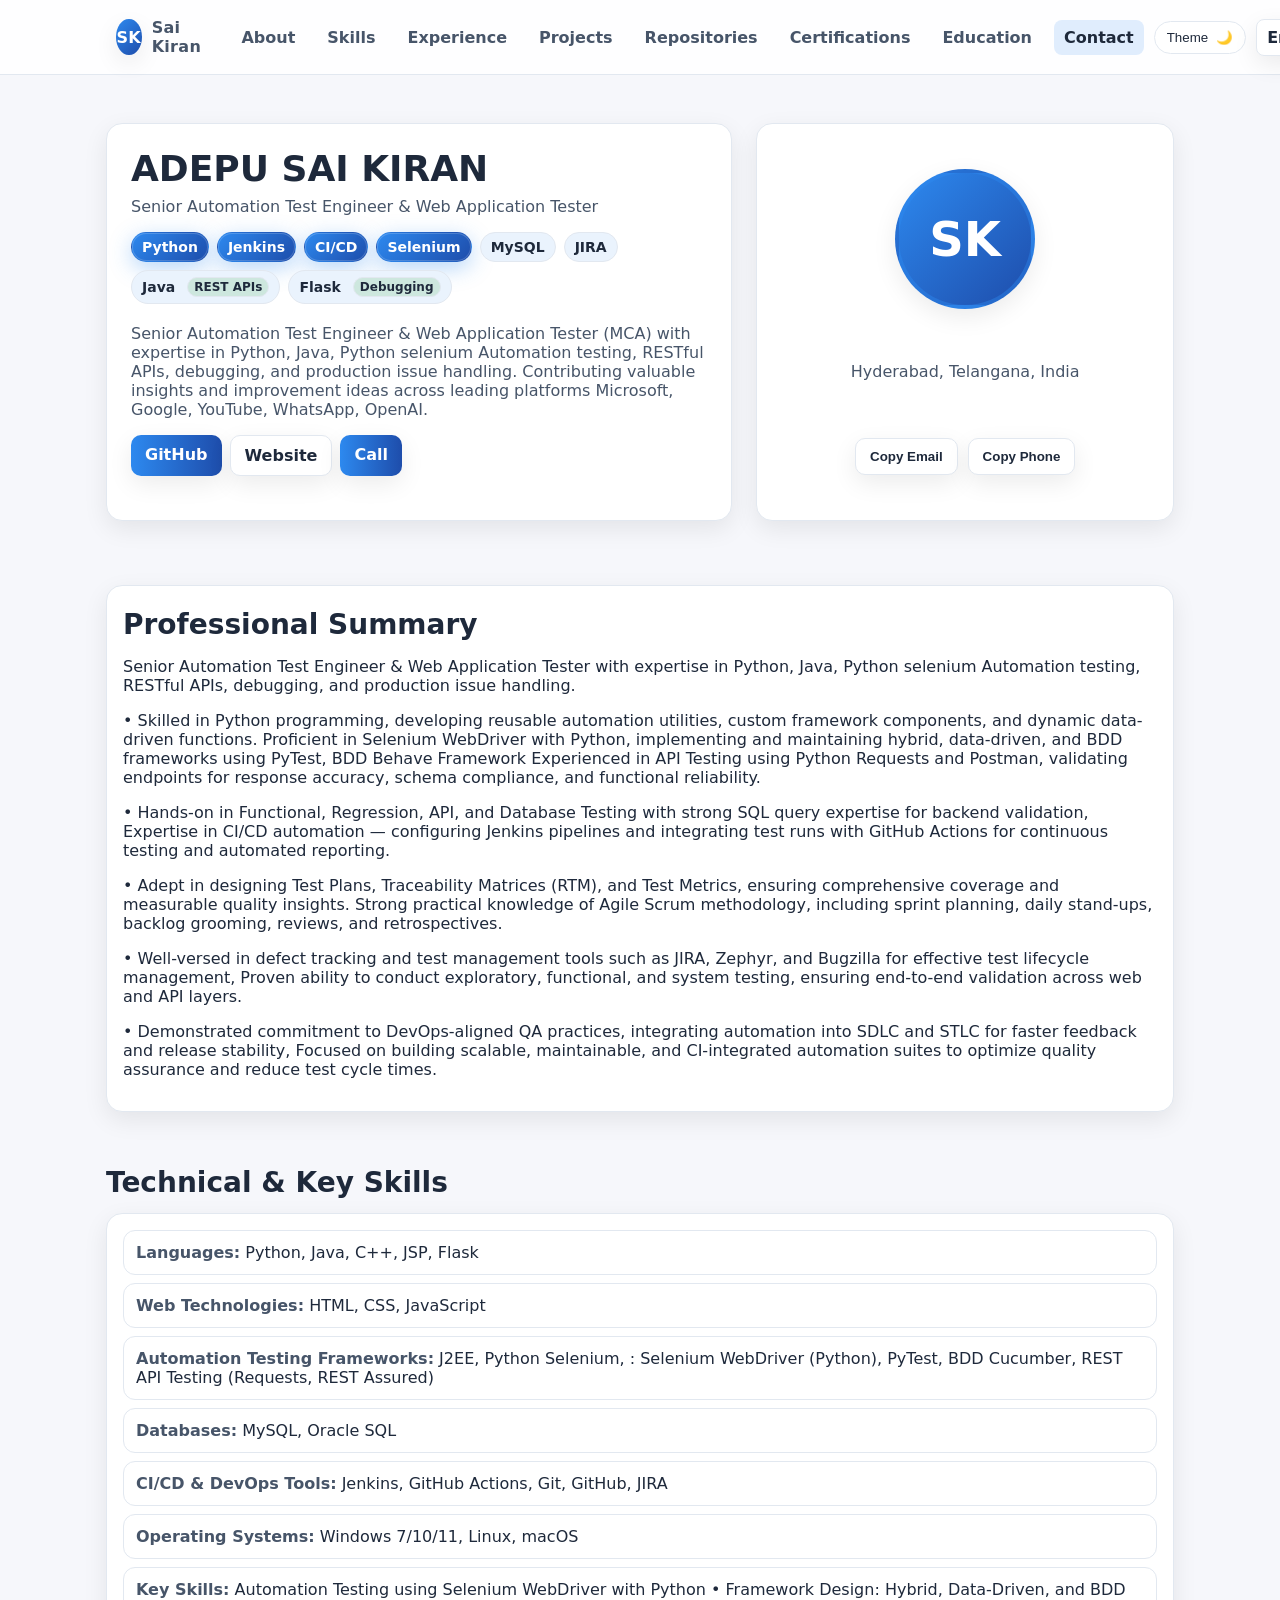
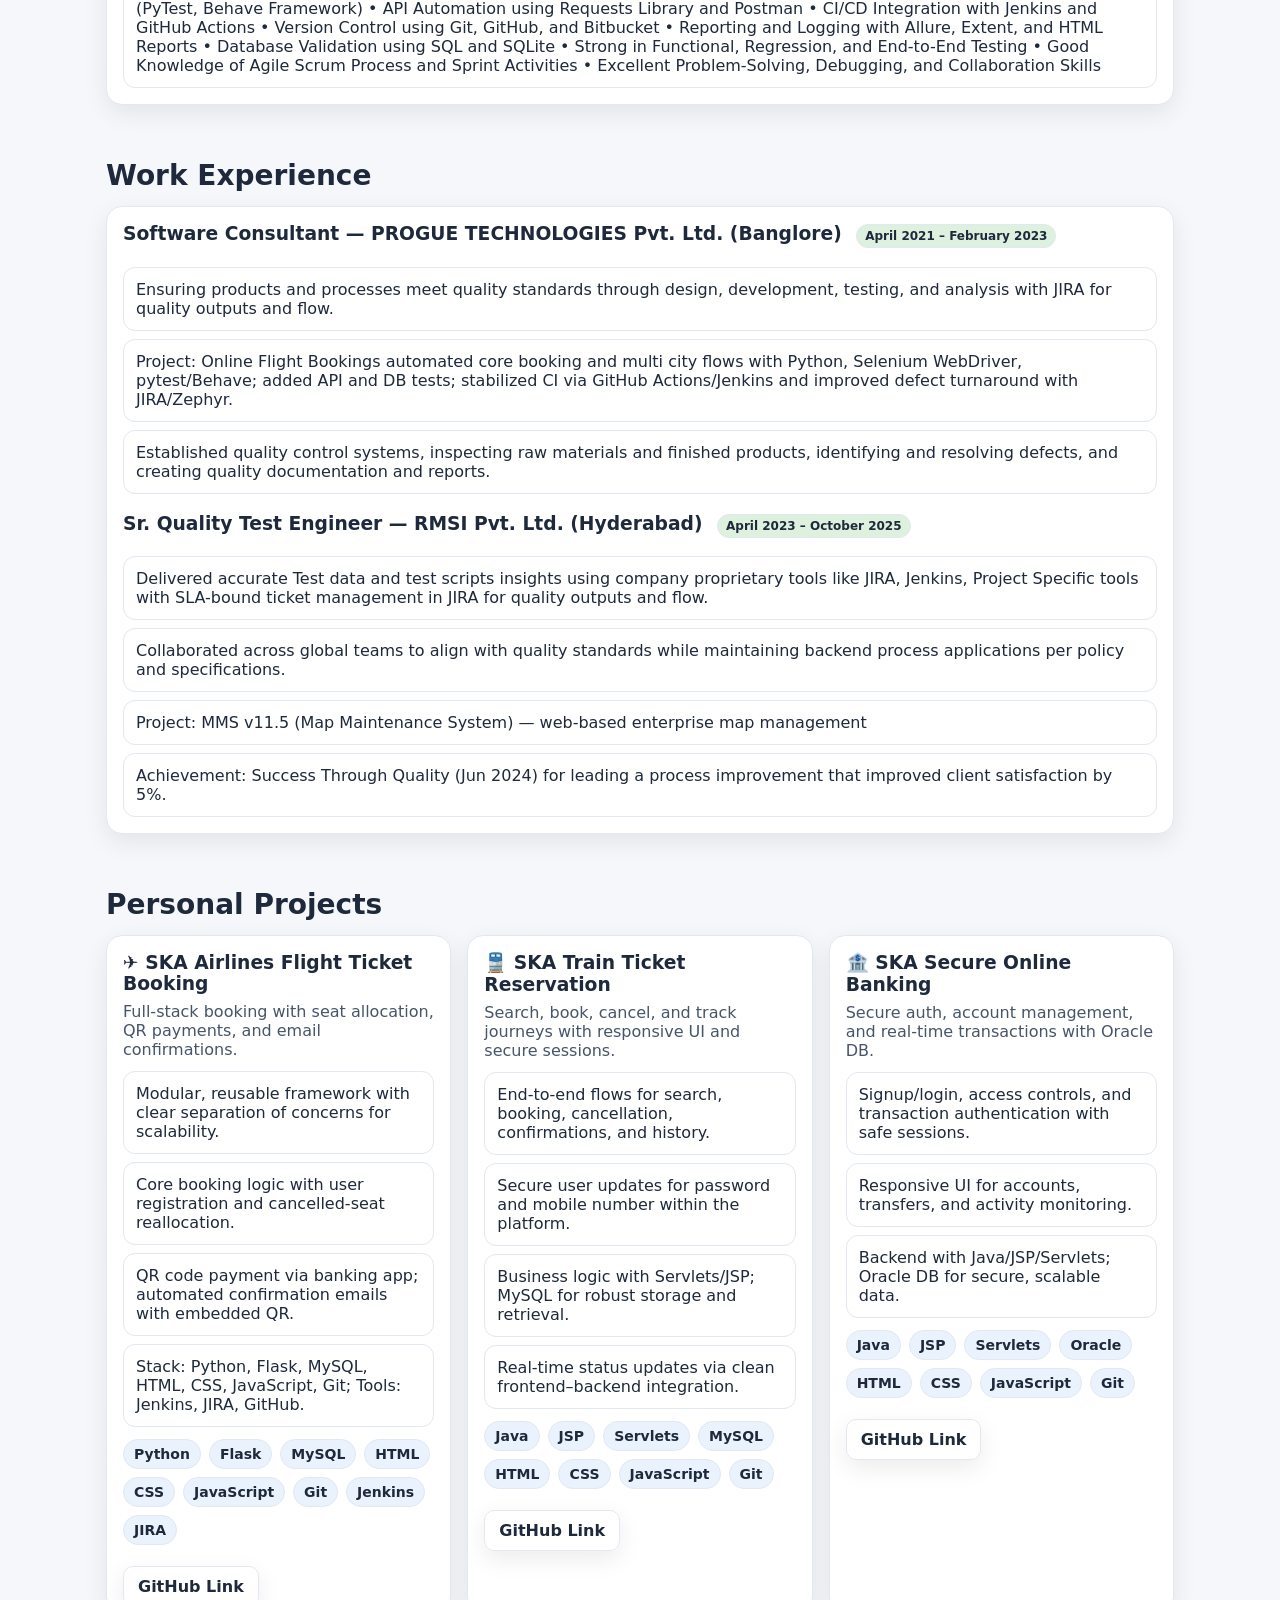
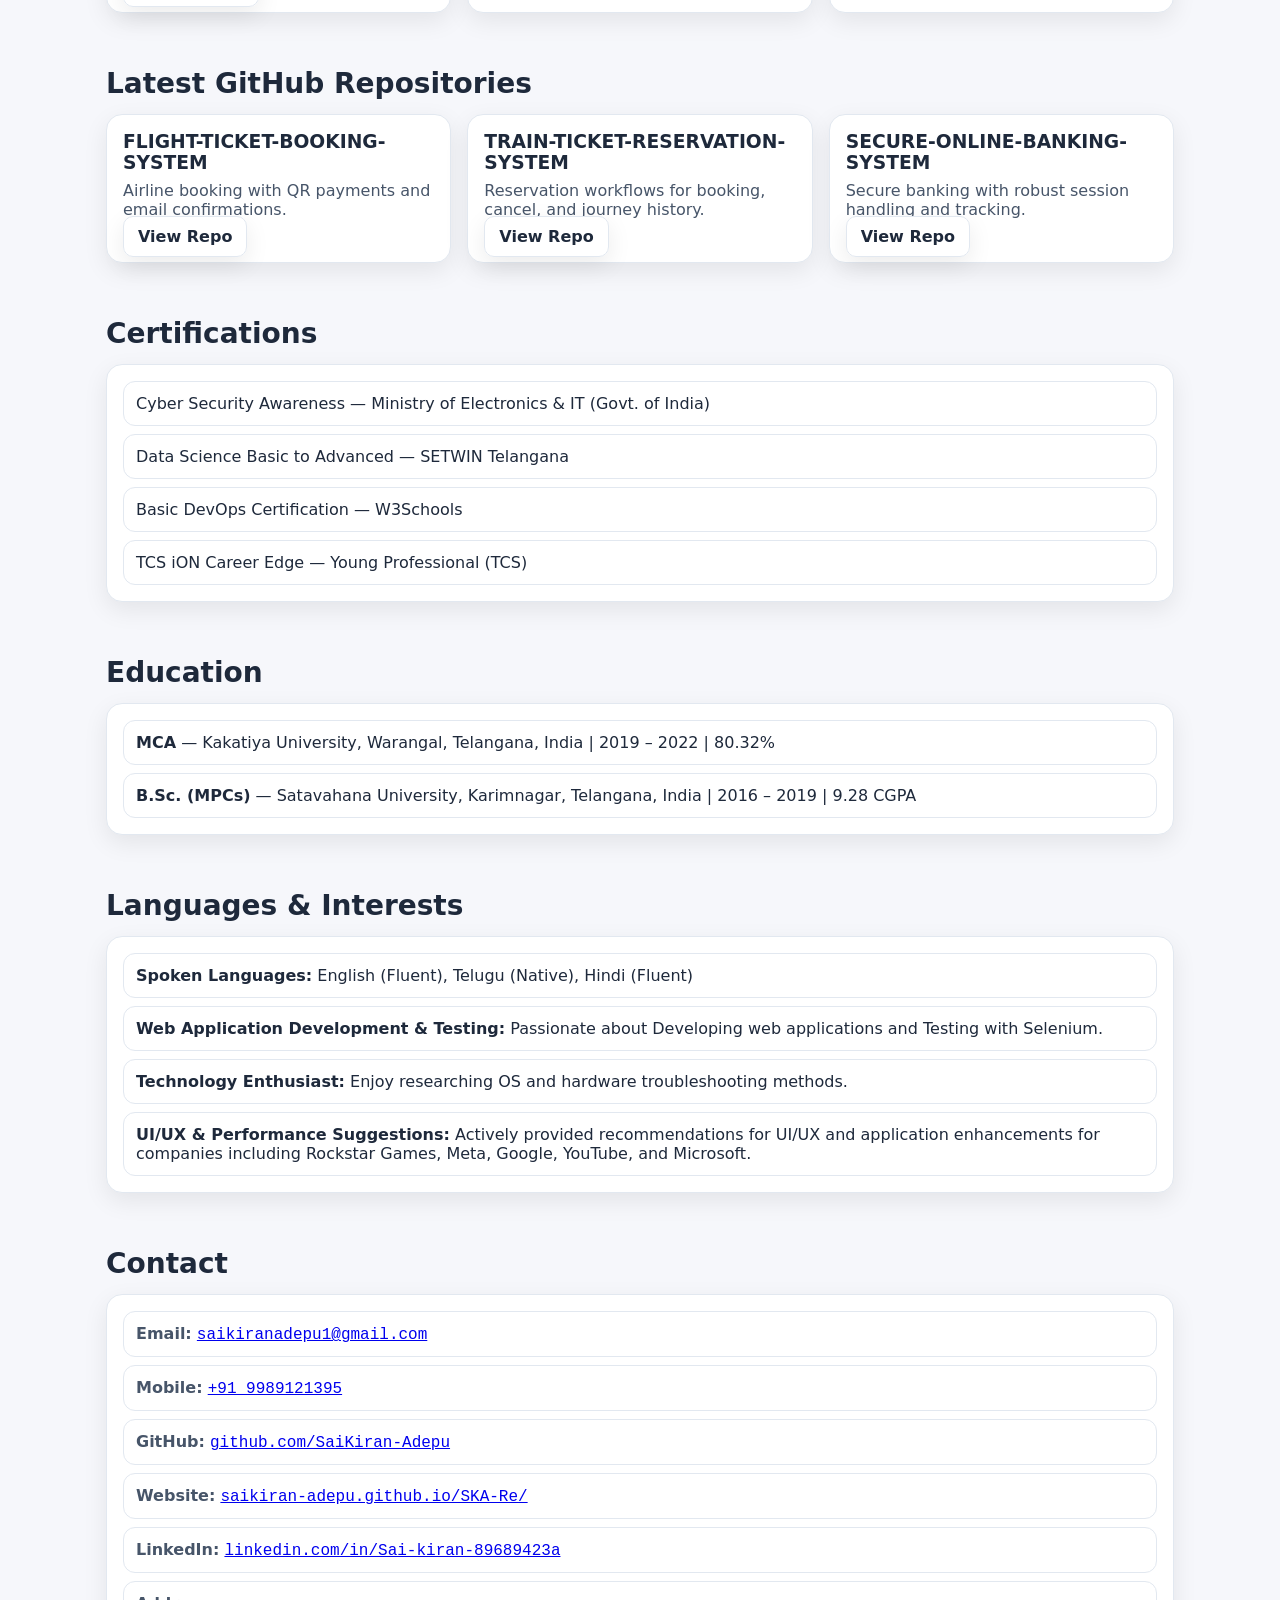
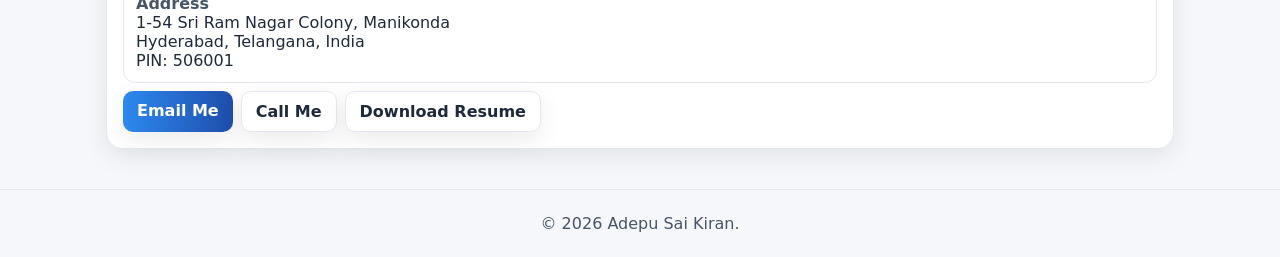
==== index.html @ 8eee6dbe "Updated" ====
<!-- index.html -->
<!DOCTYPE html>
<html lang="en">
<head>
  <!-- Basic -->
  <meta charset="UTF-8" />
  <meta name="viewport" content="width=device-width, initial-scale=1" />
  <title>Sai Kiran | Sr. Automation Test Engineer</title>
  <meta name="description" content="Senior Automation Test Engineer & Web Application Tester (MCA) specializing in Python, automation testing." />
  <link rel="canonical" href="https://saikiran-adepu.github.io/SKA-Re/" />

  <!-- SEO/Open Graph -->
  <meta property="og:title" content="Sai Kiran | Sr. Automation Test Engineer" />
  <meta property="og:description" content="Automation testing, Python/Java full-stack, QR payments, REST APIs, and real-world projects." />
  <meta property="og:type" content="website" />
  <meta property="og:url" content="https://saikiran-adepu.github.io/SKA-Re/" />
  <meta name="robots" content="index,follow" />
  <meta name="theme-color" content="#2d89ef" />

  <!-- Styles -->
  <link rel="stylesheet" href="styles.css" />
  
  <!-- Person structured data -->
  <script type="application/ld+json">
  {
    "@context": "https://schema.org",
    "@type": "Person",
    "name": "Adepu Sai Kiran",
    "jobTitle": "Senior Automation Test Engineer",
    "email": "mailto:saikiranadepu1@gmail.com",
    "telephone": "+91-9989121395",
    "url": "https://saikiran-adepu.github.io/SKA-Re/",
    "sameAs": [
      "https://github.com/SaiKiran-Adepu",
      "https://www.linkedin.com/in/adepu-sai-kiran-89689423a"
    ],
    "address": {
      "@type": "PostalAddress",
      "streetAddress": "1-54 Sri Ram Nagar Colony, Manikonda",
      "addressLocality": "Hyderabad",
      "addressRegion": "Telangana",
      "addressCountry": "IN",
      "postalCode": "506001"
    }
  }
  </script>
</head>
<body>
  <!-- Nav -->
  <nav class="nav">
    <div class="nav-inner">
      <a class="brand" href="#top" aria-label="Home">
        <span class="logo">SK</span>
        <span>Sai Kiran</span>
      </a>

      <button class="burger" id="burger" aria-label="Toggle navigation" aria-expanded="false" aria-controls="navlist">
        <span></span><span></span><span></span>
      </button>

      <ul id="navlist">
        <li><a href="#about" class="active">About</a></li>
        <li><a href="#skills">Skills</a></li>
        <li><a href="#experience">Experience</a></li>
        <li><a href="#projects">Projects</a></li>
        <li><a href="#repos">Repositories</a></li>
        <li><a href="#certs">Certifications</a></li>
        <li><a href="#edu">Education</a></li>
        <li><a href="#contact">Contact</a></li>
      </ul>

      <div class="nav-cta">
        <button id="themeToggle" class="toggle" type="button" aria-label="Toggle theme">
          <span>Theme</span><span id="themeIcon" aria-hidden="true">🌙</span>
        </button>
        <a class="btn secondary" href="mailto:saikiranadepu1@gmail.com">Email</a>
      </div>
    </div>
  </nav>

  <main id="top">
    <!-- Hero -->
    <section class="hero">
      <div class="card hero-card reveal">
        <h1 class="title">ADEPU SAI KIRAN</h1>
        <p class="subtitle">Senior Automation Test Engineer & Web Application Tester</p>

        <!-- Key highlights: Python first, then Jenkins, CI/CD, Selenium -->
        <div class="chip-row">
          <span class="chip highlight glow" title="Language">Python</span>
          <span class="chip highlight glow" title="CI server">Jenkins</span>
          <span class="chip highlight glow" title="Pipelines">CI/CD</span>
          <span class="chip highlight glow" title="Automation">Selenium</span>

          <span class="chip">MySQL</span>
          <span class="chip">JIRA</span>
          <span class="chip"><span>Java</span><span class="pill">REST APIs</span></span>
          <span class="chip"><span>Flask</span><span class="pill">Debugging</span></span>
        </div>

        <p class="muted">
         Senior Automation Test Engineer & Web Application Tester (MCA) with expertise in Python, Java, Python selenium Automation testing, RESTful APIs, debugging, and production issue handling.
         Contributing valuable insights and improvement ideas across leading platforms Microsoft, Google, YouTube, WhatsApp, OpenAI.
        </p>

        <div class="chip-row">
          <a class="btn" href="https://github.com/SaiKiran-Adepu" target="_blank" rel="noopener">GitHub</a>
          <a class="btn secondary" href="https://saikiran-adepu.github.io/SKA-Re/" target="_blank" rel="noopener">Website</a>
          <!-- <a class="btn secondary" href="https://www.linkedin.com/in/" target="_blank" rel="noopener">LinkedIn</a> -->
          <a class="btn" href="tel:+919989121395">Call</a>
        </div>
      </div>

      <div class="card avatar-card reveal">
        <div class="avatar" aria-hidden="true">SK</div>
        <p class="muted" style="margin:10px 0 0 0;">Hyderabad, Telangana, India</p>
        <div class="socials">
          <button class="btn secondary" id="copyEmail" type="button">Copy Email</button>
          <button class="btn secondary" id="copyPhone" type="button">Copy Phone</button>
        </div>
      </div>
    </section>

    <!-- About -->
    <section id="about" class="section">
      <div class="card reveal" style="padding:16px;">
        <h2>Professional Summary</h2>
        <p>
          Senior Automation Test Engineer & Web Application Tester with expertise in Python, Java, Python selenium Automation testing, RESTful APIs, debugging, and production issue handling.
        </p>
        <!-- <p class="muted"> -->
        <p>
          • Skilled in Python programming, developing reusable automation utilities, custom framework components, and dynamic data-driven functions.
            Proficient in Selenium WebDriver with Python, implementing and maintaining hybrid, data-driven, and BDD frameworks using PyTest, BDD Behave Framework
            Experienced in API Testing using Python Requests and Postman, validating endpoints for response accuracy, schema compliance, and functional reliability.
        </p>
        <p>
          • Hands-on in Functional, Regression, API, and Database Testing with strong SQL query expertise for backend validation,
            Expertise in CI/CD automation — configuring Jenkins pipelines and integrating test runs with GitHub Actions for continuous testing and automated reporting.
        </p>
        <p>  
          • Adept in designing Test Plans, Traceability Matrices (RTM), and Test Metrics, ensuring comprehensive coverage and measurable quality insights.
            Strong practical knowledge of Agile Scrum methodology, including sprint planning, daily stand-ups, backlog grooming, reviews, and retrospectives.
        </p>
        <p>
          • Well-versed in defect tracking and test management tools such as JIRA, Zephyr, and Bugzilla for effective test lifecycle management,
            Proven ability to conduct exploratory, functional, and system testing, ensuring end-to-end validation across web and API layers.
        </p>
        <p>
          • Demonstrated commitment to DevOps-aligned QA practices, integrating automation into SDLC and STLC for faster feedback and release stability,
            Focused on building scalable, maintainable, and CI-integrated automation suites to optimize quality assurance and reduce test cycle times.         
        </p>
      </div>
    </section>

    <!-- Skills -->
    <section id="skills" class="section">
      <h2>Technical & Key Skills</h2>
      <div class="list card reveal" style="padding:16px;">
        <ul class="list">
          <li class="li"><span class="kv"><b>Languages:</b></span> Python, Java, C++, JSP, Flask</li>
          <li class="li"><span class="kv"><b>Web Technologies:</b></span> HTML, CSS, JavaScript</li>
          <li class="li"><span class="kv"><b>Automation Testing Frameworks:</b></span> J2EE, Python Selenium, : Selenium WebDriver (Python), PyTest, BDD Cucumber, REST API Testing (Requests, REST Assured)</li>
          <li class="li"><span class="kv"><b>Databases:</b></span> MySQL, Oracle SQL</li>
          <li class="li"><span class="kv"><b>CI/CD & DevOps Tools:</b></span> Jenkins, GitHub Actions, Git, GitHub, JIRA </li>
          <li class="li"><span class="kv"><b>Operating Systems:</b></span> Windows 7/10/11, Linux, macOS</li>
          <!-- <li class="li">Full‑Stack (Frontend + Backend), REST APIs, QR payment + email integration, UI/UX debugging, production support</li>
        </ul> -->
          <li class="li"><span class="kv"><b>Key Skills:</b></span> Automation Testing using Selenium WebDriver with Python
                              • Framework Design: Hybrid, Data-Driven, and BDD (PyTest, Behave Framework)
                              • API Automation using Requests Library and Postman
                              • CI/CD Integration with Jenkins and GitHub Actions
                              • Version Control using Git, GitHub, and Bitbucket
                              • Reporting and Logging with Allure, Extent, and HTML Reports
                              • Database Validation using SQL and SQLite
                              • Strong in Functional, Regression, and End-to-End Testing
                              • Good Knowledge of Agile Scrum Process and Sprint Activities
                              • Excellent Problem-Solving, Debugging, and Collaboration Skills
      </div>
    </section>

    <!-- Experience -->
    <section id="experience" class="section">
      <h2>Work Experience</h2>
      <div class="card reveal" style="padding:16px;">
        <h3 style="margin-top:0;">Software Consultant — PROGUE TECHNOLOGIES Pvt. Ltd. (Banglore) <span class="pill">April 2021 – February 2023</span></h3>
        <ul class="list">
          <li class="li">Ensuring products and processes meet quality standards through design, development, testing, and analysis with JIRA for quality outputs and flow.</li>
          <li class="li">Project: Online Flight Bookings automated core booking and multi city flows with Python, Selenium
                          WebDriver, pytest/Behave; added API and DB tests; stabilized CI via GitHub Actions/Jenkins and
                          improved defect turnaround with JIRA/Zephyr.</li>  
          <li class="li">Established quality control systems, inspecting raw materials and finished products, identifying and resolving defects, and creating quality documentation and reports.</li>
        </ul>
        <br>
        <h3 style="margin-top:0;">Sr. Quality Test Engineer — RMSI Pvt. Ltd. (Hyderabad) <span class="pill">April 2023 – October 2025</span></h3>
        <ul class="list">
          <li class="li">Delivered accurate Test data and test scripts insights using company proprietary tools like JIRA, Jenkins, Project Specific tools with SLA-bound ticket management in JIRA for quality outputs and flow.</li>
          <li class="li">Collaborated across global teams to align with quality standards while maintaining backend process applications per policy and specifications.</li>
           <li class="li">Project: MMS v11.5 (Map Maintenance System) — web-based enterprise map management</li>
          <li class="li">Achievement: Success Through Quality (Jun 2024) for leading a process improvement that improved client satisfaction by 5%.</li>
        </ul>
      </div>
    </section>

    <!-- Projects (no details tabs; short desc + points) -->
    <section id="projects" class="section">
      <h2>Personal Projects</h2>
      <div id="projectGrid">
        <!-- Airlines -->
        <div class="card project-card reveal">
          <h3 style="margin:0 0 8px 0;">✈️ SKA Airlines Flight Ticket Booking</h3>
          <p class="muted" style="margin:0 0 12px 0;">Full‑stack booking with seat allocation, QR payments, and email confirmations.</p>
          <ul class="list">
            <li class="li">Modular, reusable framework with clear separation of concerns for scalability.</li>
            <li class="li">Core booking logic with user registration and cancelled‑seat reallocation.</li>
            <li class="li">QR code payment via banking app; automated confirmation emails with embedded QR.</li>
            <li class="li">Stack: Python, Flask, MySQL, HTML, CSS, JavaScript, Git; Tools: Jenkins, JIRA, GitHub.</li>
          </ul>
          <div class="chip-row" style="margin-top:12px;">
            <span class="chip">Python</span><span class="chip">Flask</span><span class="chip">MySQL</span><span class="chip">HTML</span><span class="chip">CSS</span><span class="chip">JavaScript</span><span class="chip">Git</span><span class="chip">Jenkins</span><span class="chip">JIRA</span>
          </div>
          <div style="margin-top:12px;">
            <a class="btn secondary" href="https://github.com/SaiKiran-Adepu/FLIGHT-TICKET-BOOKING-SYSTEM" target="_blank" rel="noopener">GitHub Link</a>
          </div>
        </div>

        <!-- Train -->
        <div class="card project-card reveal">
          <h3 style="margin:0 0 8px 0;">🚆 SKA Train Ticket Reservation</h3>
          <p class="muted" style="margin:0 0 12px 0;">Search, book, cancel, and track journeys with responsive UI and secure sessions.</p>
          <ul class="list">
            <li class="li">End‑to‑end flows for search, booking, cancellation, confirmations, and history.</li>
            <li class="li">Secure user updates for password and mobile number within the platform.</li>
            <li class="li">Business logic with Servlets/JSP; MySQL for robust storage and retrieval.</li>
            <li class="li">Real‑time status updates via clean frontend–backend integration.</li>
          </ul>
          <div class="chip-row" style="margin-top:12px;">
            <span class="chip">Java</span><span class="chip">JSP</span><span class="chip">Servlets</span><span class="chip">MySQL</span><span class="chip">HTML</span><span class="chip">CSS</span><span class="chip">JavaScript</span><span class="chip">Git</span>
          </div>
          <div style="margin-top:12px;">
            <a class="btn secondary" href="https://github.com/SaiKiran-Adepu/TRAIN-TICKET-RESERVATION-SYSTEM" target="_blank" rel="noopener">GitHub Link</a>
          </div>
        </div>

        <!-- Banking -->
        <div class="card project-card reveal">
          <h3 style="margin:0 0 8px 0;">🏦 SKA Secure Online Banking</h3>
          <p class="muted" style="margin:0 0 12px 0;">Secure auth, account management, and real‑time transactions with Oracle DB.</p>
          <ul class="list">
            <li class="li">Signup/login, access controls, and transaction authentication with safe sessions.</li>
            <li class="li">Responsive UI for accounts, transfers, and activity monitoring.</li>
            <li class="li">Backend with Java/JSP/Servlets; Oracle DB for secure, scalable data.</li>
          </ul>
          <div class="chip-row" style="margin-top:12px;">
            <span class="chip">Java</span><span class="chip">JSP</span><span class="chip">Servlets</span><span class="chip">Oracle</span><span class="chip">HTML</span><span class="chip">CSS</span><span class="chip">JavaScript</span><span class="chip">Git</span>
          </div>
          <div style="margin-top:12px;">
            <a class="btn secondary" href="https://github.com/SaiKiran-Adepu/SECURE-ONLINE-BANKING-SYSTEM" target="_blank" rel="noopener">GitHub Link</a>
          </div>
        </div>
      </div>
    </section>

    <!-- Repositories (static links; no Profile card) -->
    <section id="repos" class="section">
      <h2>Latest GitHub Repositories</h2>
      <div id="repoGrid">
        <div class="card repo-card reveal">
          <h3 style="margin:0 0 8px 0;">FLIGHT-TICKET-BOOKING-SYSTEM</h3>
          <p class="muted" style="margin:0 0 8px 0;">Airline booking with QR payments and email confirmations.</p>
          <div style="margin-top:auto;"><a class="btn secondary" href="https://github.com/SaiKiran-Adepu/FLIGHT-TICKET-BOOKING-SYSTEM" target="_blank" rel="noopener">View Repo</a></div>
        </div>
        <div class="card repo-card reveal">
          <h3 style="margin:0 0 8px 0;">TRAIN-TICKET-RESERVATION-SYSTEM</h3>
          <p class="muted" style="margin:0 0 8px 0;">Reservation workflows for booking, cancel, and journey history.</p>
          <div style="margin-top:auto;"><a class="btn secondary" href="https://github.com/SaiKiran-Adepu/TRAIN-TICKET-RESERVATION-SYSTEM" target="_blank" rel="noopener">View Repo</a></div>
        </div>
        <div class="card repo-card reveal">
          <h3 style="margin:0 0 8px 0;">SECURE-ONLINE-BANKING-SYSTEM</h3>
          <p class="muted" style="margin:0 0 8px 0;">Secure banking with robust session handling and tracking.</p>
          <div style="margin-top:auto;"><a class="btn secondary" href="https://github.com/SaiKiran-Adepu/SECURE-ONLINE-BANKING-SYSTEM" target="_blank" rel="noopener">View Repo</a></div>
        </div>
      </div>
    </section>

    <!-- Certifications -->
    <section id="certs" class="section">
      <h2>Certifications</h2>
      <div class="list card reveal" style="padding:16px;">
        <ul class="list">
          <li class="li">Cyber Security Awareness — Ministry of Electronics & IT (Govt. of India)</li>
          <li class="li">Data Science Basic to Advanced — SETWIN Telangana</li>
          <li class="li">Basic DevOps Certification — W3Schools</li>
          <li class="li">TCS iON Career Edge — Young Professional (TCS)</li>
        </ul>
      </div>
    </section>

    <!-- Education -->
    <section id="edu" class="section">
      <h2>Education</h2>
      <div class="list card reveal" style="padding:16px;">
        <ul class="list">
          <li class="li"><strong>MCA</strong> — Kakatiya University, Warangal, Telangana, India | 2019 – 2022 | 80.32%</li>
          <li class="li"><strong>B.Sc. (MPCs)</strong> — Satavahana University, Karimnagar, Telangana, India | 2016 – 2019 | 9.28 CGPA</li>
        </ul>
      </div>
    </section>

    <!-- Languages & Interests -->
    <section class="section">
      <h2>Languages & Interests</h2>
      <div class="list card reveal" style="padding:16px;">
        <ul class="list">
          <li class="li"><b>Spoken Languages:</b> English (Fluent), Telugu (Native), Hindi (Fluent)</li>
          <li class="li"><b>Web Application Development & Testing:</b> Passionate about Developing web applications and Testing with Selenium. </li>
          <li class="li"><b>Technology Enthusiast:</b> Enjoy researching OS and hardware troubleshooting methods. </li>
          <li class="li"><b>UI/UX & Performance Suggestions:</b> Actively provided recommendations for UI/UX and application enhancements for companies including Rockstar Games, Meta, Google, YouTube, and Microsoft. </li>
          <!-- <li class="li"><b>:</b> </li>  -->
        </ul>
      </div>
    </section>

    <!-- Contact -->
    <section id="contact" class="section">
      <h2>Contact</h2>
      <div class="card reveal" style="padding:16px;">
        <div class="list">
          <ul class="list">
            <li class="li"><span class="kv">Email:</span> <a class="mono" href="mailto:saikiranadepu1@gmail.com">saikiranadepu1@gmail.com</a></li>
            <li class="li"><span class="kv">Mobile:</span> <a class="mono" href="tel:+919989121395">+91 9989121395</a></li>
            <li class="li"><span class="kv">GitHub:</span> <a class="mono" href="https://github.com/SaiKiran-Adepu" target="_blank" rel="noopener">github.com/SaiKiran-Adepu</a></li>
            <li class="li"><span class="kv">Website:</span> <a class="mono" href="https://saikiran-adepu.github.io/SKA-Re/" target="_blank" rel="noopener">saikiran-adepu.github.io/SKA-Re/</a></li>
            <li class="li"><span class="kv">LinkedIn:</span> <a class="mono" href="https://www.linkedin.com/in/adepu-sai-kiran-89689423a" target="_blank" rel="noopener">linkedin.com/in/Sai-kiran-89689423a</a></li>
          </ul>
        </div>
        <address class="li" style="font-style: normal; margin-top:8px;">
          <div class="kv">Address</div>
          1-54 Sri Ram Nagar Colony, Manikonda<br/>
          Hyderabad, Telangana, India<br/>
          PIN: 506001
        </address>
        <div style="margin-top:8px; display:flex; gap:8px; flex-wrap:wrap;">
          <a class="btn" href="mailto:saikiranadepu1@gmail.com?subject=Hello%20Sai%20Kiran&body=Hi%20Sai%2C%0A">Email Me</a>
          <a class="btn secondary" href="tel:+919989121395">Call Me</a>
          <a class="btn secondary" href="./SaiKiran_Resume.pdf" download>Download Resume</a>
        </div>
      </div>
    </section>
  </main>

  <footer>
    © <span id="year"></span> Adepu Sai Kiran.
  </footer>

  <script>
    document.addEventListener('DOMContentLoaded', () => {
      // Theme persistence
      const root = document.documentElement;
      const saved = localStorage.getItem('theme') || (window.matchMedia('(prefers-color-scheme: dark)').matches ? 'dark' : 'light');
      root.setAttribute('data-theme', saved);

      const themeBtn = document.getElementById('themeToggle');
      const themeIcon = document.getElementById('themeIcon');
      const yearEl = document.getElementById('year');
      const navLinks = document.querySelectorAll('.nav a');
      const navList = document.getElementById('navlist');
      const burger = document.getElementById('burger');

      // Year
      yearEl.textContent = new Date().getFullYear();

      // Theme toggle
      function setTheme(next) {
        root.setAttribute('data-theme', next);
        localStorage.setItem('theme', next);
        themeIcon.textContent = next === 'dark' ? '🌞' : '🌙';
      }
      themeBtn.addEventListener('click', () => {
        const cur = root.getAttribute('data-theme') || 'light';
        setTheme(cur === 'light' ? 'dark' : 'light');
      });
      themeIcon.textContent = (saved === 'dark') ? '🌞' : '🌙';

      // Burger menu
      burger.addEventListener('click', () => {
        const open = navList.classList.toggle('open');
        burger.setAttribute('aria-expanded', open ? 'true' : 'false');
      });
      // Close menu on link click (mobile)
      navLinks.forEach(a => a.addEventListener('click', () => navList.classList.remove('open')));

      // Scrollspy (feature-detected)
      const sections = [...document.querySelectorAll('main section[id]')];
      if ('IntersectionObserver' in window) {
        const spy = new IntersectionObserver((entries) => {
          entries.forEach(entry => {
            const id = entry.target.getAttribute('id');
            const link = document.querySelector('.nav a[href="#' + id + '"]');
            if (entry.isIntersecting) {
              navLinks.forEach(a => a.classList.remove('active'));
              if (link) link.classList.add('active');
            }
          });
        }, { rootMargin: '-50% 0px -45% 0px', threshold: 0 });
        sections.forEach(s => spy.observe(s));
      }

      // Reveal on scroll (feature-detected)
      const revealEls = document.querySelectorAll('.reveal');
      if ('IntersectionObserver' in window) {
        const revealObserver = new IntersectionObserver((entries) => {
          entries.forEach(e => {
            if (e.isIntersecting) {
              e.target.classList.add('show');
              revealObserver.unobserve(e.target);
            }
          });
        }, { threshold: .12 });
        revealEls.forEach(el => revealObserver.observe(el));
      } else {
        // Fallback: just show all
        revealEls.forEach(el => el.classList.add('show'));
      }

      // Copy helpers (safe fallback)
      function copy(text) {
        if (navigator.clipboard && window.isSecureContext) {
          navigator.clipboard.writeText(text).then(() => alert('Copied: ' + text)).catch(() => alert('Copied: ' + text));
        } else {
          const ta = document.createElement('textarea');
          ta.value = text; document.body.appendChild(ta);
          ta.select(); document.execCommand('copy'); ta.remove();
          alert('Copied: ' + text);
        }
      }
      document.getElementById('copyEmail').addEventListener('click', () => copy('saikiranadepu1@gmail.com'));
      document.getElementById('copyPhone').addEventListener('click', () => copy('+91 9989121395'));
    });
  </script>
</body>
</html>
---- styles.css ----
/* styles.css */
:root {
  --bg: #f6f7fb;
  --card: #ffffff;
  --text: #1e293b;
  --muted: #475569;
  --brand: #2d89ef;
  --brand-2: #1e4dab;
  --accent: #4CAF50;
  --shadow: 0 8px 24px rgba(0,0,0,.08);
  --border: #e2e8f0;
}
[data-theme="dark"] {
  --bg: #0b1220;
  --card: #0f172a;
  --text: #e2e8f0;
  --muted: #94a3b8;
  --brand: #60a5fa;
  --brand-2: #1d4ed8;
  --accent: #22c55e;
  --shadow: 0 10px 30px rgba(2,6,23,.6);
  --border: #1f2937;
}
* { box-sizing: border-box; }
html { scroll-behavior: smooth; }
body {
  margin: 0;
  font-family: system-ui,-apple-system,Segoe UI,Roboto,Ubuntu,Cantarell,Noto Sans,Helvetica,Arial,"Apple Color Emoji","Segoe UI Emoji";
  color: var(--text);
  background: radial-gradient(1200px 800px at 10% -10%, rgba(45,137,239,.08), transparent 60%), var(--bg);
}

/* Nav */
.nav {
  position: sticky; top: 0; z-index: 1000;
  backdrop-filter: saturate(180%) blur(10px);
  background: color-mix(in srgb, var(--card) 85%, transparent);
  border-bottom: 1px solid var(--border);
}
.nav-inner { max-width: 1100px; margin: 0 auto; display: flex; align-items: center; justify-content: space-between; padding: 10px 16px; gap: 10px; }
.brand { display: inline-flex; align-items: center; gap: 10px; text-decoration: none; color: var(--text); font-weight: 700; letter-spacing: .3px; }
.brand .logo { width: 36px; height: 36px; border-radius: 50%; display: grid; place-items: center; color: #fff; background: linear-gradient(135deg, var(--brand), var(--brand-2)); box-shadow: var(--shadow); font-weight: 800; }
.nav ul { list-style: none; display: flex; gap: 12px; margin: 0; padding: 0; align-items: center; }
.nav a { text-decoration: none; color: var(--muted); padding: 8px 10px; border-radius: 8px; font-weight: 600; }
.nav a.active, .nav a:hover { color: var(--text); background: color-mix(in srgb, var(--brand) 14%, transparent); }
.nav-cta { display: flex; align-items: center; gap: 10px; }
.btn, button.btn { border: 0; background: linear-gradient(90deg, var(--brand), var(--brand-2)); color: #fff; padding: 10px 14px; border-radius: 10px; font-weight: 700; box-shadow: var(--shadow); cursor: pointer; text-decoration: none; }
.btn.secondary { background: var(--card); color: var(--text); border: 1px solid var(--border); }

/* Burger for mobile */
.burger { display: none; background: var(--card); border: 1px solid var(--border); border-radius: 10px; padding: 8px 10px; cursor: pointer; }
.burger span { display: block; width: 20px; height: 2px; background: var(--text); margin: 4px 0; border-radius: 2px; }
@media (max-width: 900px) {
  .nav ul { position: absolute; left: 0; right: 0; top: 56px; display: none; flex-direction: column; background: var(--card); padding: 10px 16px; border-bottom: 1px solid var(--border); }
  .nav ul.open { display: flex; }
  .burger { display: inline-flex; flex-direction: column; }
}

.toggle { display: inline-flex; align-items: center; gap: 8px; border: 1px solid var(--border); background: var(--card); color: var(--text); padding: 8px 12px; border-radius: 999px; cursor: pointer; }

/* Hero */
.hero { max-width: 1100px; margin: 24px auto; padding: 24px 16px; display: grid; grid-template-columns: 1.2fr .8fr; gap: 24px; }
@media (max-width: 900px) { .hero { grid-template-columns: 1fr; } }
.card { background: var(--card); border: 1px solid var(--border); border-radius: 16px; box-shadow: var(--shadow); }
.hero-card { padding: 24px; }
.title { margin: 0 0 8px 0; font-size: clamp(24px, 3.2vw, 36px); }
.subtitle { margin: 0 0 16px 0; color: var(--muted); }
.chip-row { display: flex; flex-wrap: wrap; gap: 8px; margin: 12px 0 20px 0; }
.chip { display: inline-flex; align-items: center; gap: 6px; padding: 6px 10px; border-radius: 999px; border: 1px solid var(--border); background: color-mix(in srgb, var(--card) 90%, var(--brand) 10%); color: var(--text); font-weight: 600; font-size: 14px; }
.chip .pill { padding: 2px 6px; border-radius: 999px; border: 1px solid var(--border); font-size: 12px; margin-left: 6px; }

/* Highlighted chips for key tools */
.chip.highlight {
  background: linear-gradient(135deg, var(--brand), var(--brand-2));
  color: #fff;
  border-color: transparent;
  box-shadow: 0 6px 20px rgba(45,137,239,.25);
}
.chip.highlight.glow {
  box-shadow: 0 6px 22px rgba(45,137,239,.35), inset 0 0 0 1px rgba(255,255,255,.18);
}

.avatar-card { display: grid; place-items: center; padding: 24px; text-align: center; }
.avatar { width: 140px; height: 140px; border-radius: 50%; border: 4px solid color-mix(in srgb, var(--brand) 40%, transparent); background: linear-gradient(135deg, var(--brand), var(--brand-2)); display: grid; place-items: center; color: #fff; font-size: 48px; font-weight: 800; box-shadow: var(--shadow); }
.socials { display: flex; gap: 10px; flex-wrap: wrap; margin-top: 14px; justify-content: center; }

.section { max-width: 1100px; margin: 16px auto; padding: 16px; }
.section h2 { margin: 6px 0 14px 0; font-size: clamp(20px, 2.6vw, 28px); }

/* Lists and grids */
.list { margin: 0; padding: 0; list-style: none; display: grid; gap: 8px; }
.li { padding: 12px; border: 1px solid var(--border); border-radius: 12px; background: var(--card); }
.kv { color: var(--muted); font-weight: 600; }
.mono { font-family: ui-monospace,SFMono-Regular,Menlo,Monaco,Consolas,"Liberation Mono","Courier New",monospace; }
.pill { padding: 4px 8px; border-radius: 999px; background: color-mix(in srgb, var(--accent) 18%, transparent); display: inline-block; margin-left: 8px; color: var(--text); border: 1px solid var(--border); font-size: 12px; font-weight: 700; }
.muted { color: var(--muted); }

/* Project/Repo responsive grids */
#projectGrid, #repoGrid { display: grid; grid-template-columns: repeat(auto-fit, minmax(260px, 1fr)); gap: 16px; }
.project-card, .repo-card { padding: 16px; height: 100%; display: flex; flex-direction: column; }

/* Reveal */
.reveal { opacity: 0; transform: translateY(12px); transition: opacity .5s ease, transform .5s ease; }
.reveal.show { opacity: 1; transform: translateY(0); }

/* Footer */
footer { margin-top: 24px; padding: 24px 16px; border-top: 1px solid var(--border); text-align: center; color: var(--muted); }
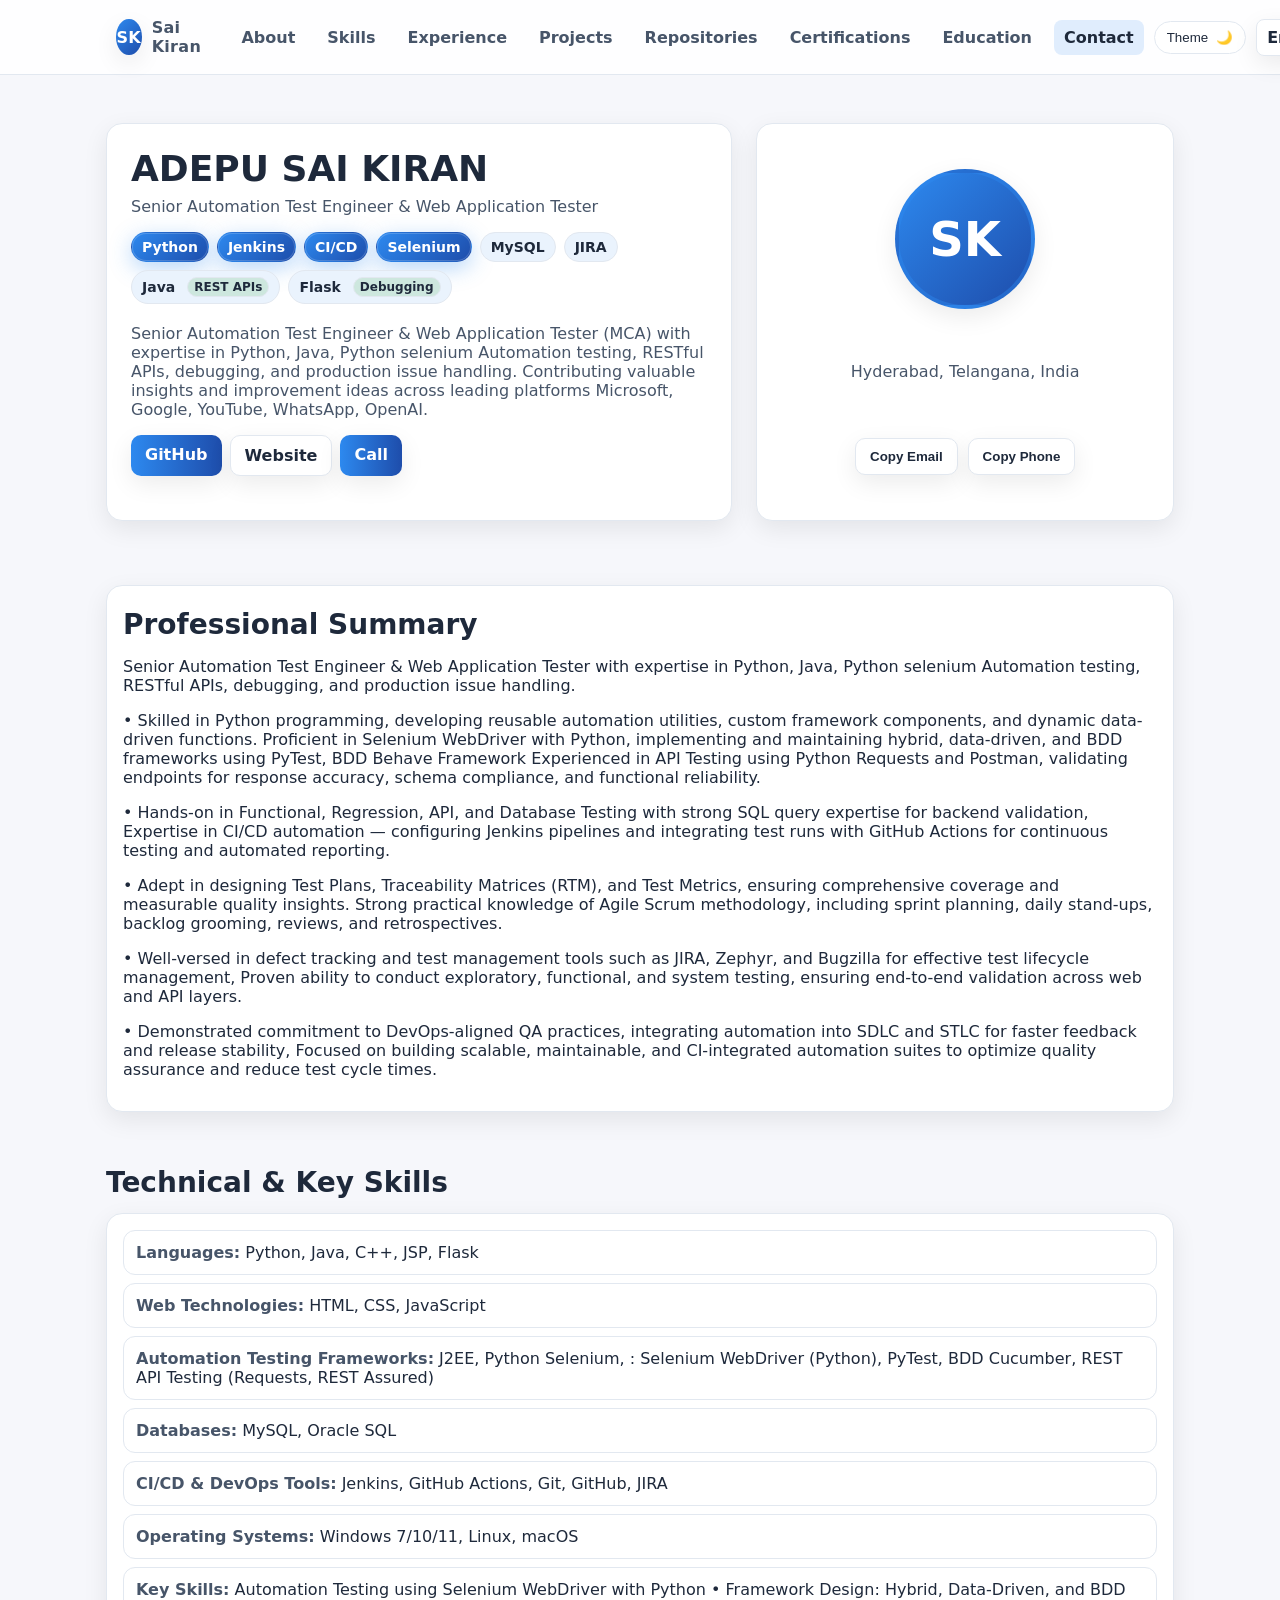
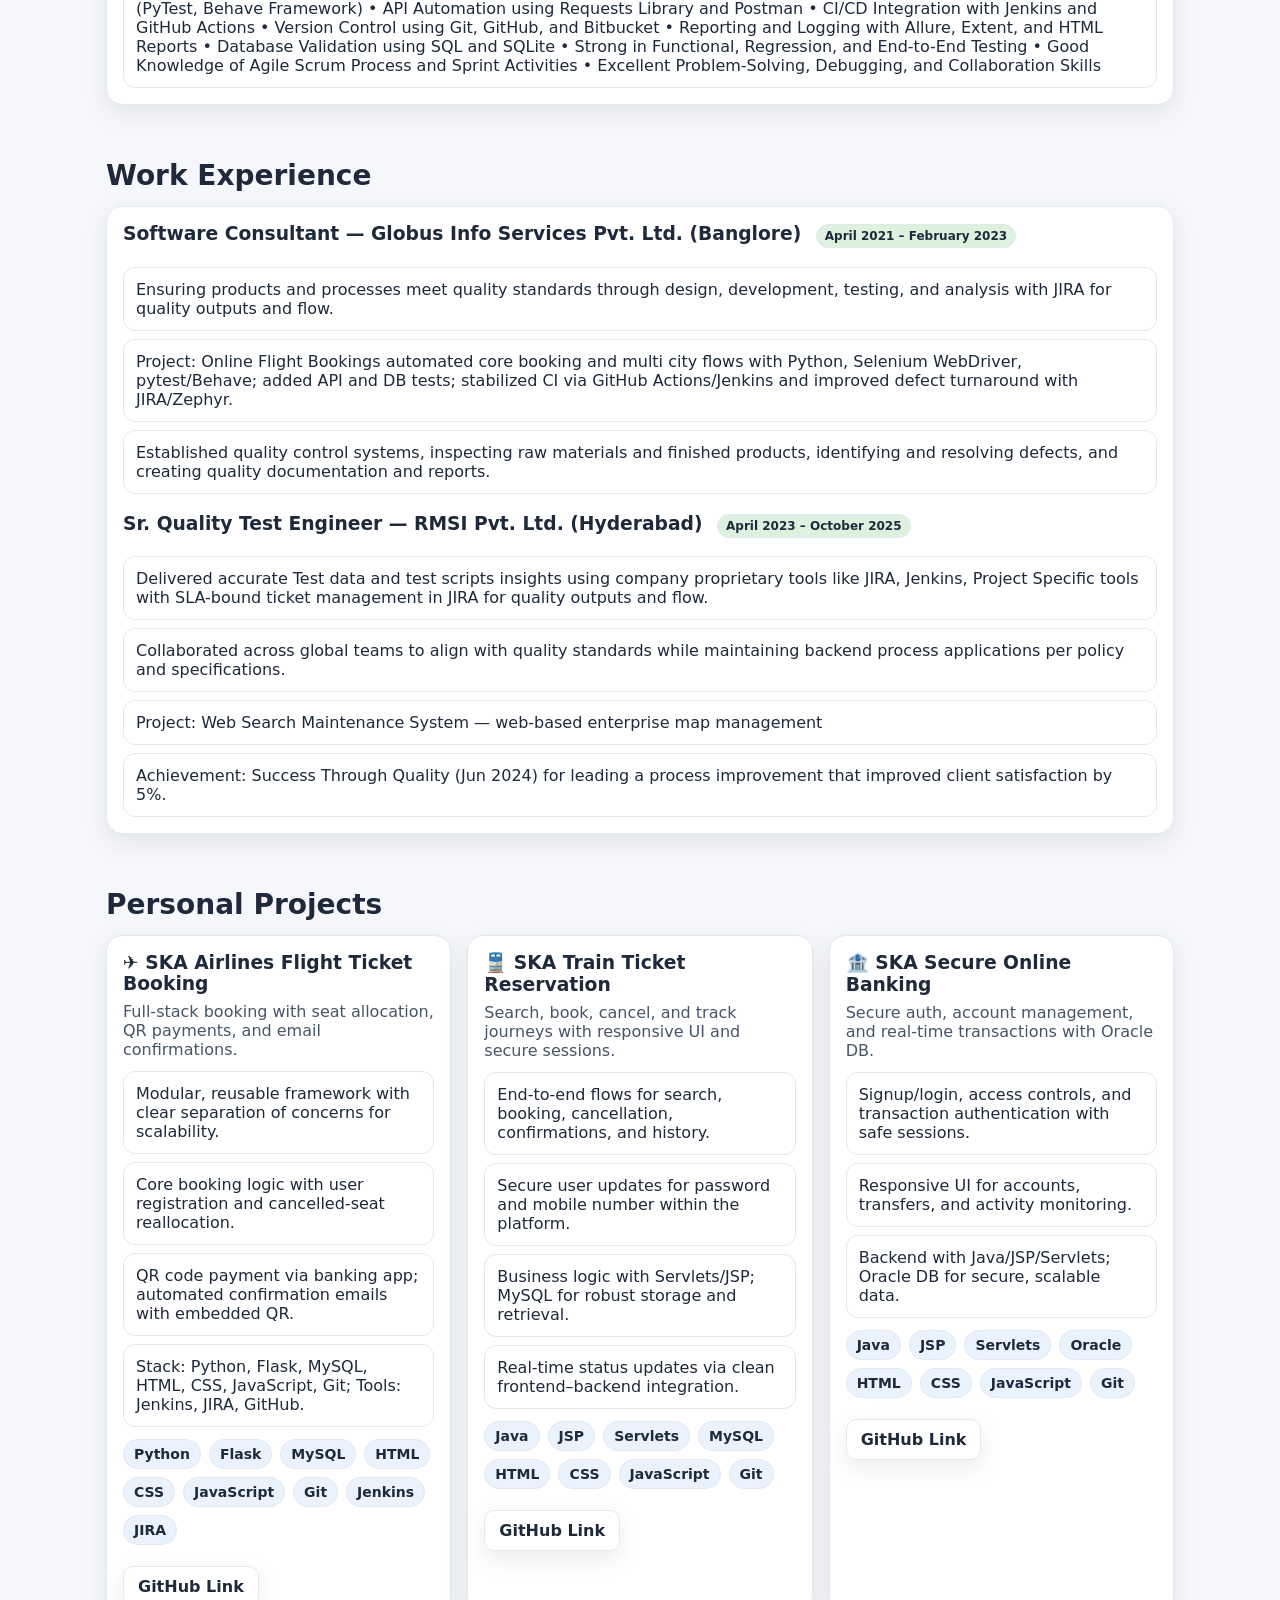
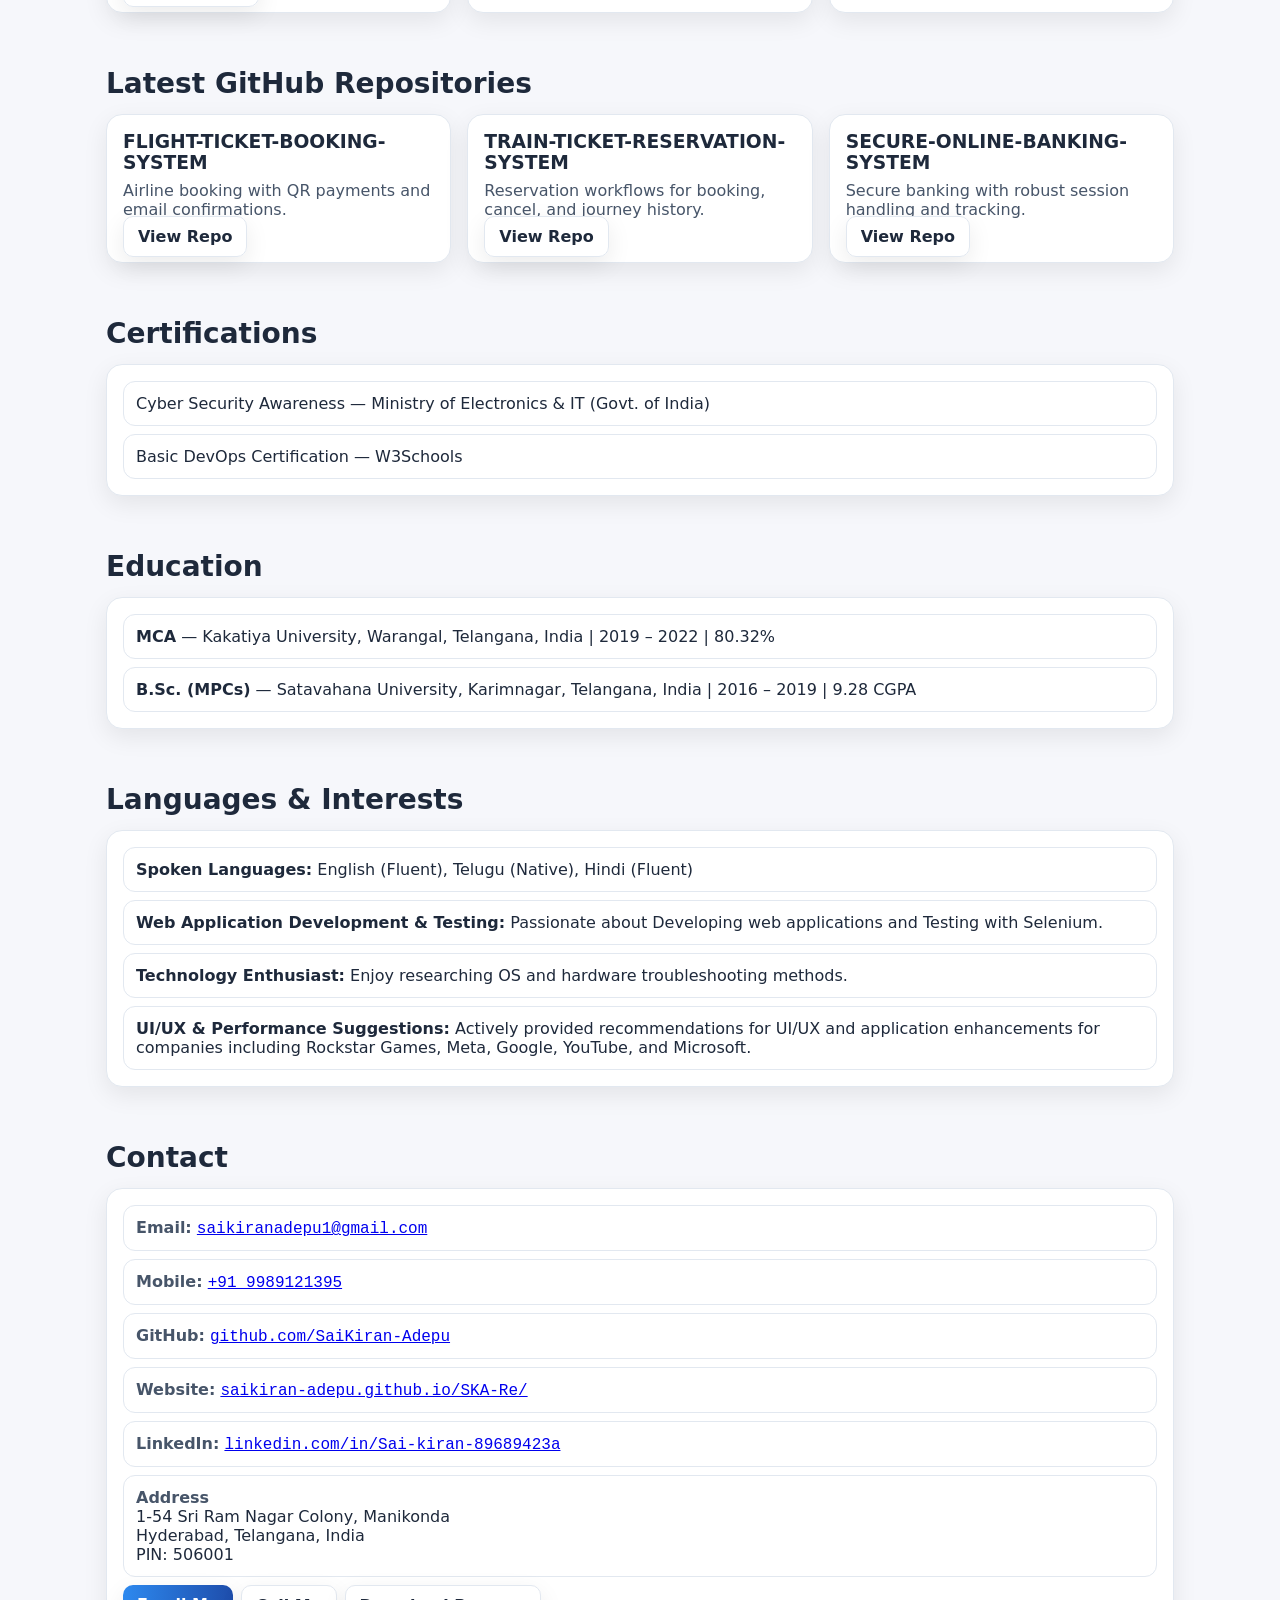
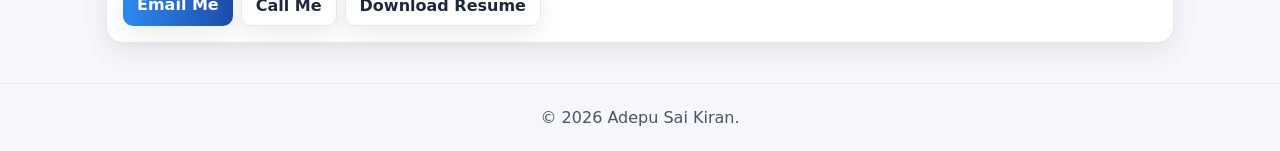
==== commit 25e8d816: "Updated.." ====
--- a/index.html
+++ b/index.html
@@ -183,7 +183,7 @@
     <section id="experience" class="section">
       <h2>Work Experience</h2>
       <div class="card reveal" style="padding:16px;">
-        <h3 style="margin-top:0;">Software Consultant — PROGUE TECHNOLOGIES Pvt. Ltd. (Banglore) <span class="pill">April 2021 – February 2023</span></h3>
+        <h3 style="margin-top:0;">Software Consultant — Globus Info Services Pvt. Ltd. (Banglore) <span class="pill">April 2021 – February 2023</span></h3>
         <ul class="list">
           <li class="li">Ensuring products and processes meet quality standards through design, development, testing, and analysis with JIRA for quality outputs and flow.</li>
           <li class="li">Project: Online Flight Bookings automated core booking and multi city flows with Python, Selenium
@@ -196,7 +196,7 @@
         <ul class="list">
           <li class="li">Delivered accurate Test data and test scripts insights using company proprietary tools like JIRA, Jenkins, Project Specific tools with SLA-bound ticket management in JIRA for quality outputs and flow.</li>
           <li class="li">Collaborated across global teams to align with quality standards while maintaining backend process applications per policy and specifications.</li>
-           <li class="li">Project: MMS v11.5 (Map Maintenance System) — web-based enterprise map management</li>
+           <li class="li">Project: Web Search Maintenance System — web-based enterprise map management</li>
           <li class="li">Achievement: Success Through Quality (Jun 2024) for leading a process improvement that improved client satisfaction by 5%.</li>
         </ul>
       </div>
@@ -289,9 +289,9 @@
       <div class="list card reveal" style="padding:16px;">
         <ul class="list">
           <li class="li">Cyber Security Awareness — Ministry of Electronics & IT (Govt. of India)</li>
-          <li class="li">Data Science Basic to Advanced — SETWIN Telangana</li>
+          <!-- <li class="li">Data Science Basic to Advanced — SETWIN Telangana</li> -->
           <li class="li">Basic DevOps Certification — W3Schools</li>
-          <li class="li">TCS iON Career Edge — Young Professional (TCS)</li>
+          <!-- <li class="li">TCS iON Career Edge — Young Professional (TCS)</li> -->
         </ul>
       </div>
     </section>
@@ -445,3 +445,4 @@
 
 
 
+
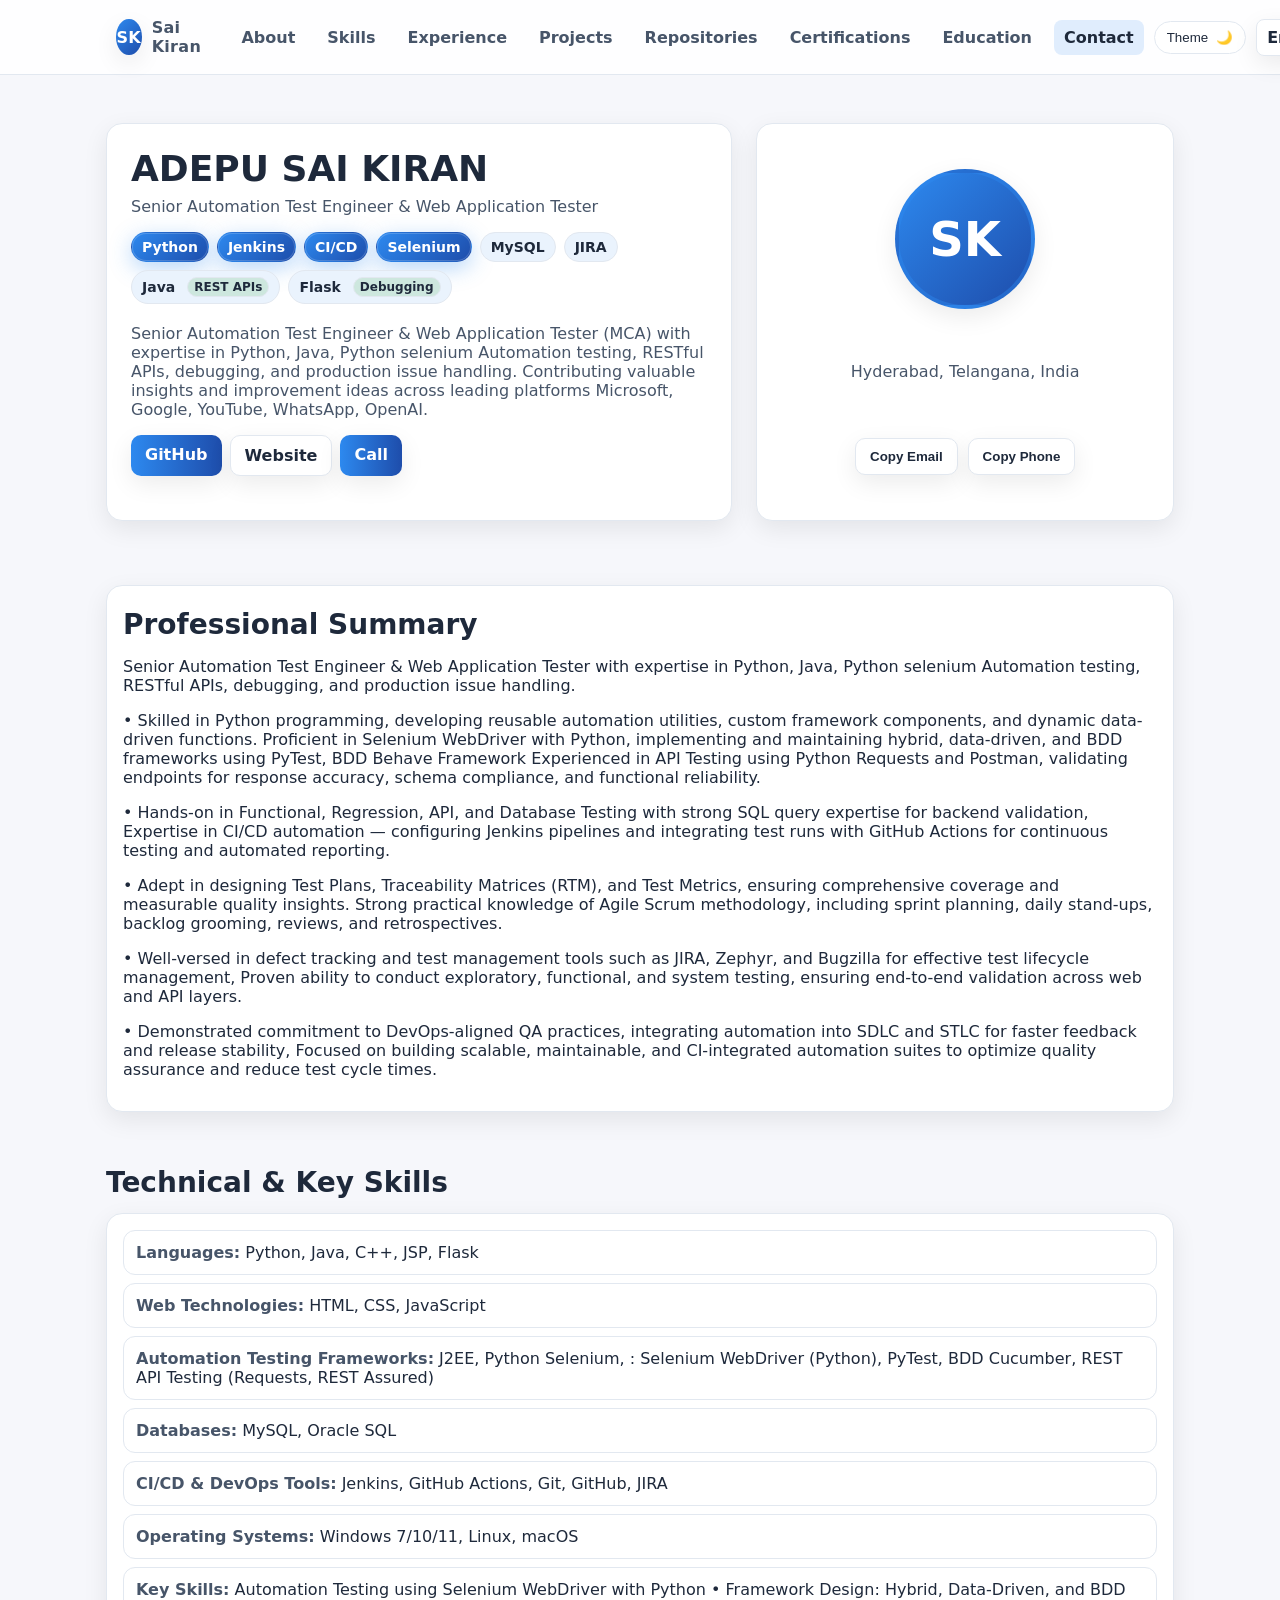
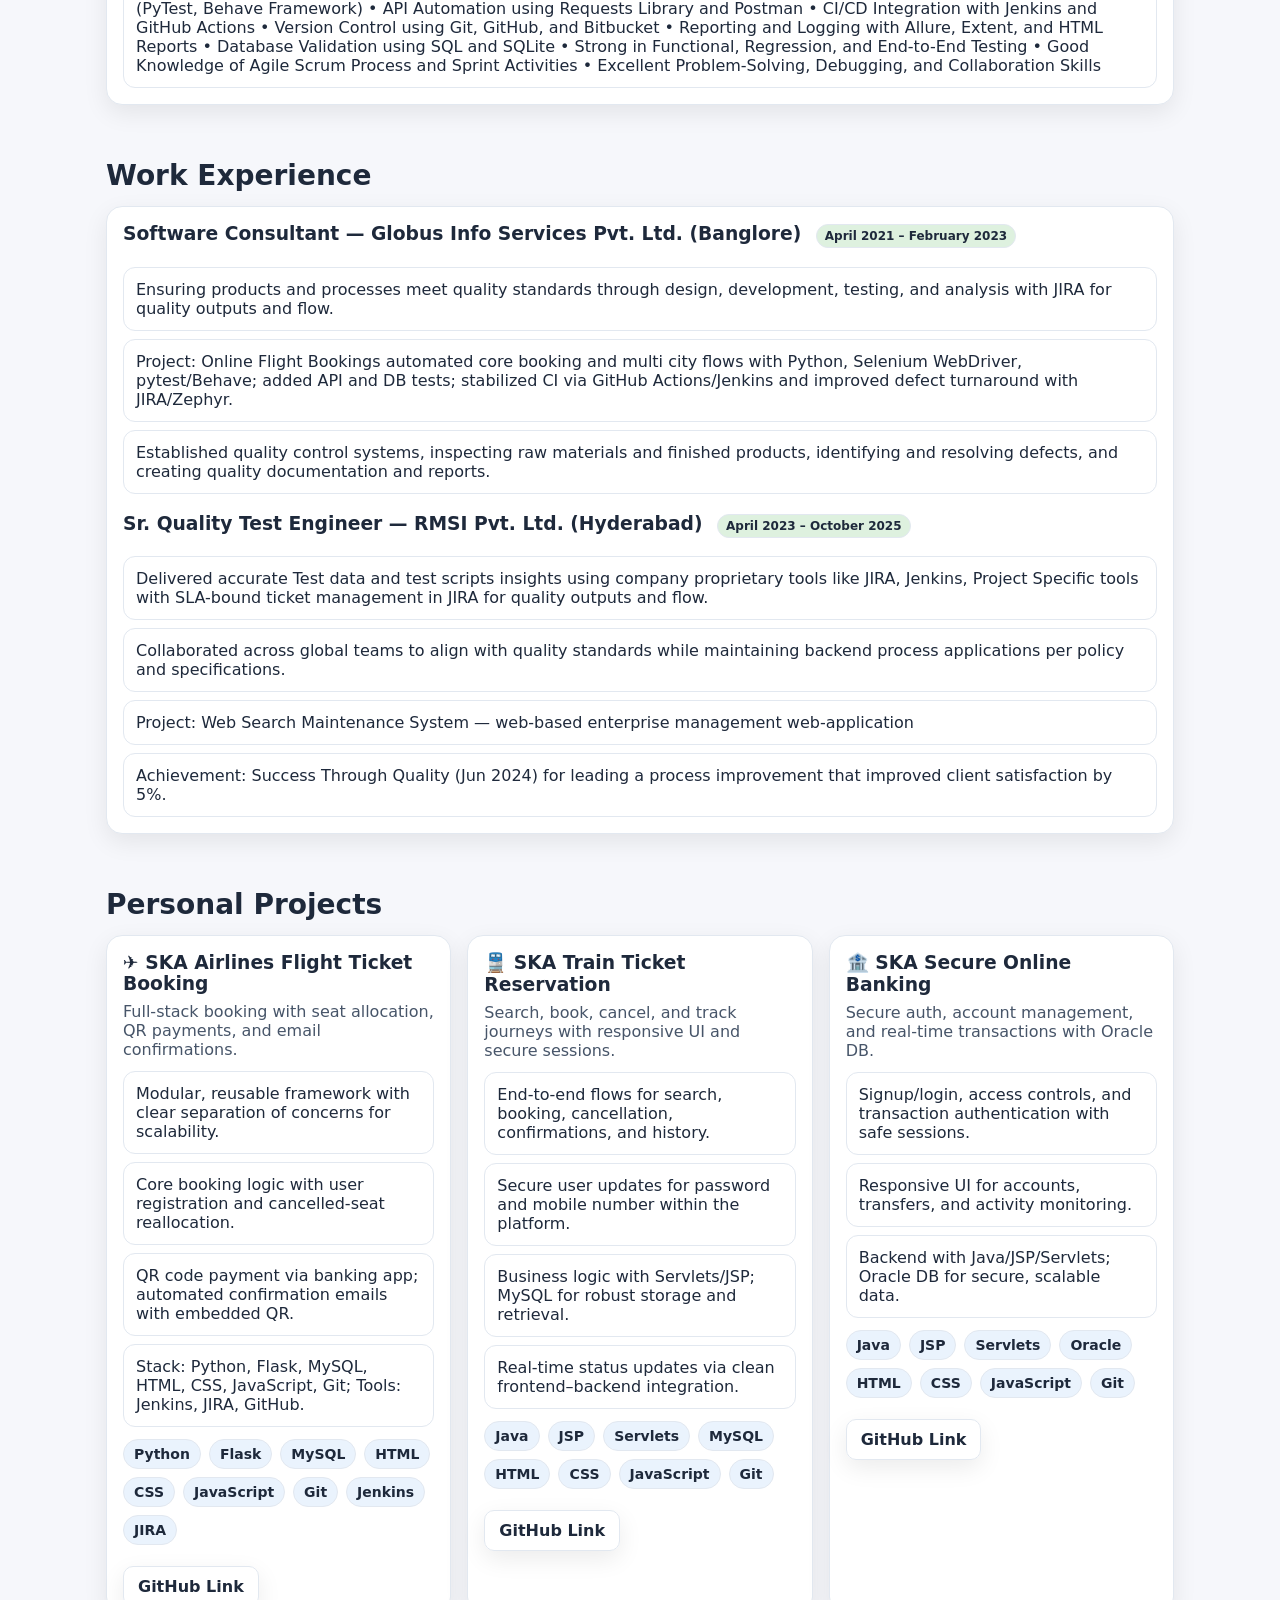
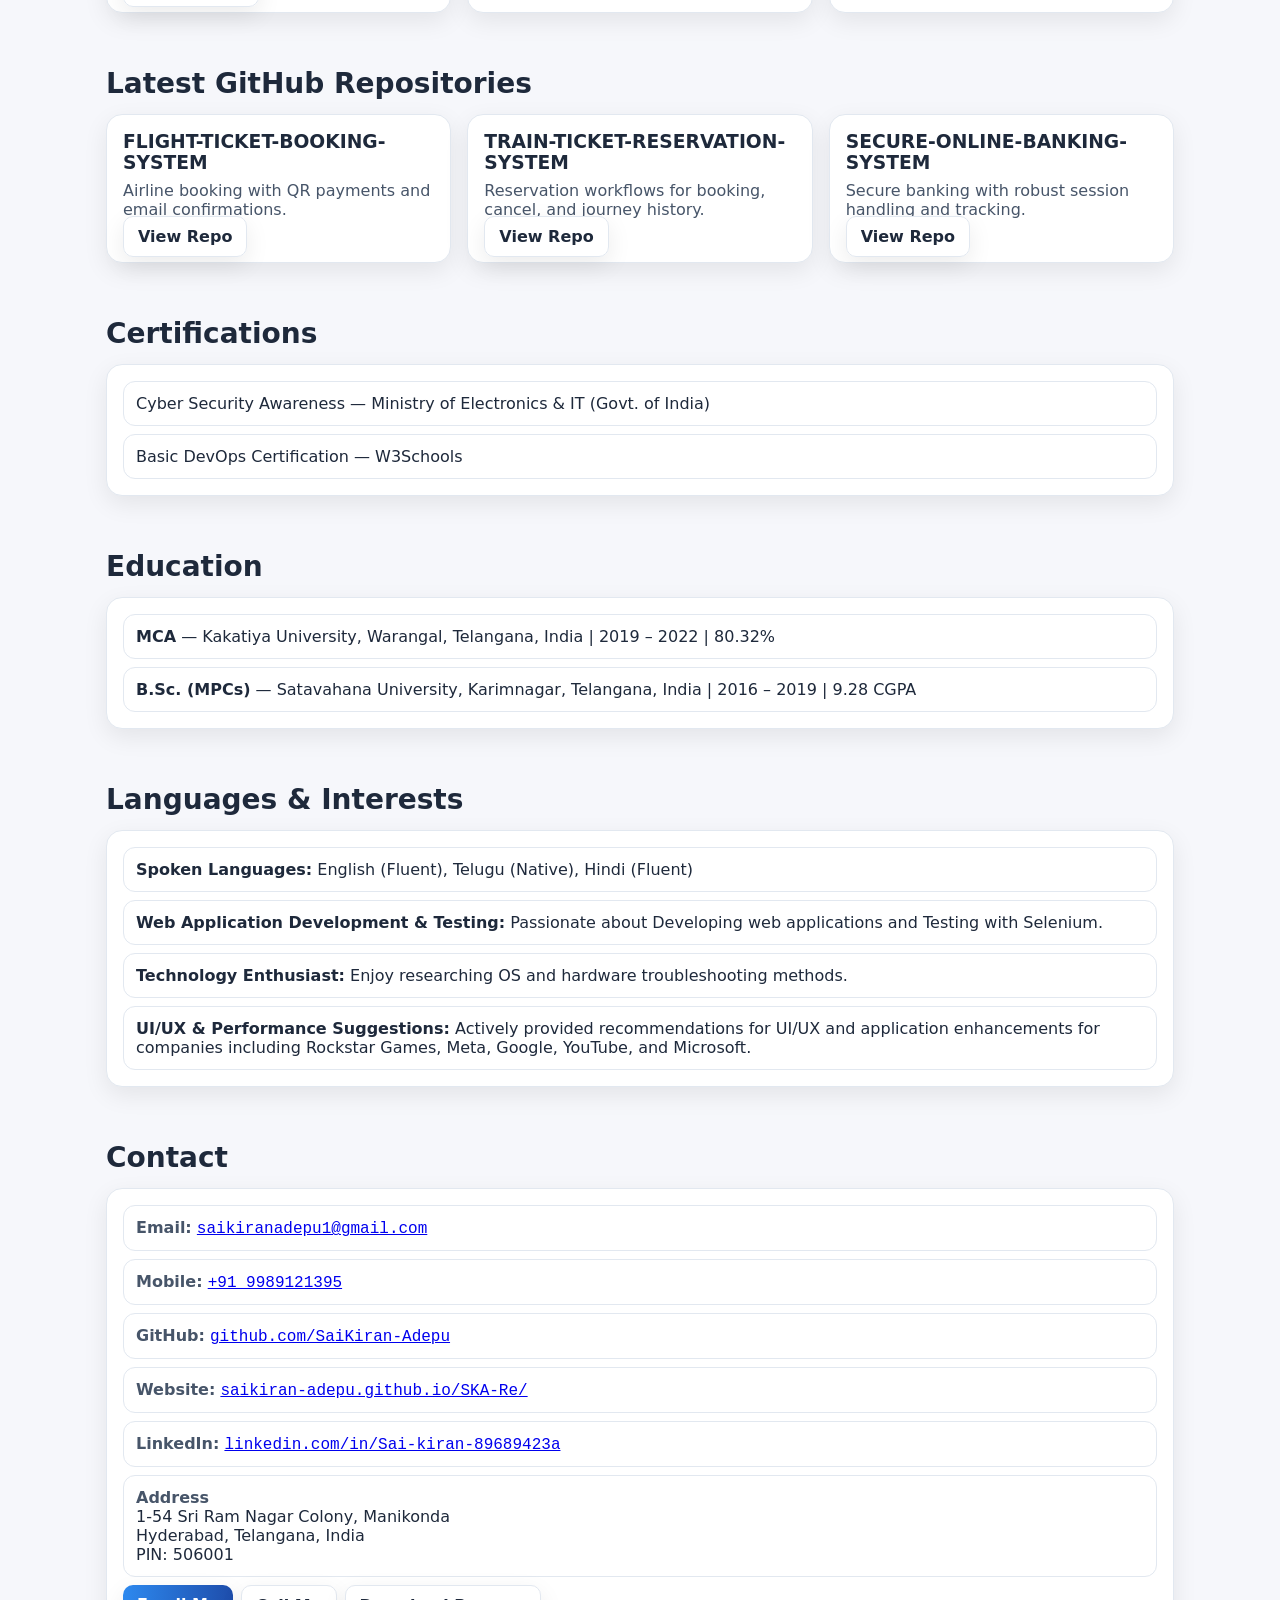
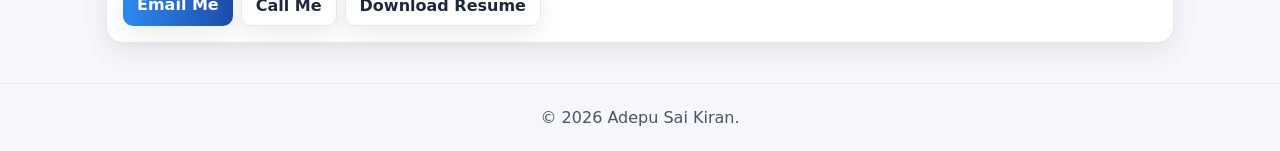
==== commit 77373b6c: "Updated" ====
--- a/index.html
+++ b/index.html
@@ -196,7 +196,7 @@
         <ul class="list">
           <li class="li">Delivered accurate Test data and test scripts insights using company proprietary tools like JIRA, Jenkins, Project Specific tools with SLA-bound ticket management in JIRA for quality outputs and flow.</li>
           <li class="li">Collaborated across global teams to align with quality standards while maintaining backend process applications per policy and specifications.</li>
-           <li class="li">Project: Web Search Maintenance System — web-based enterprise map management</li>
+           <li class="li">Project: Web Search Maintenance System — web-based enterprise management web-application</li>
           <li class="li">Achievement: Success Through Quality (Jun 2024) for leading a process improvement that improved client satisfaction by 5%.</li>
         </ul>
       </div>
@@ -446,3 +446,4 @@
 
 
 
+
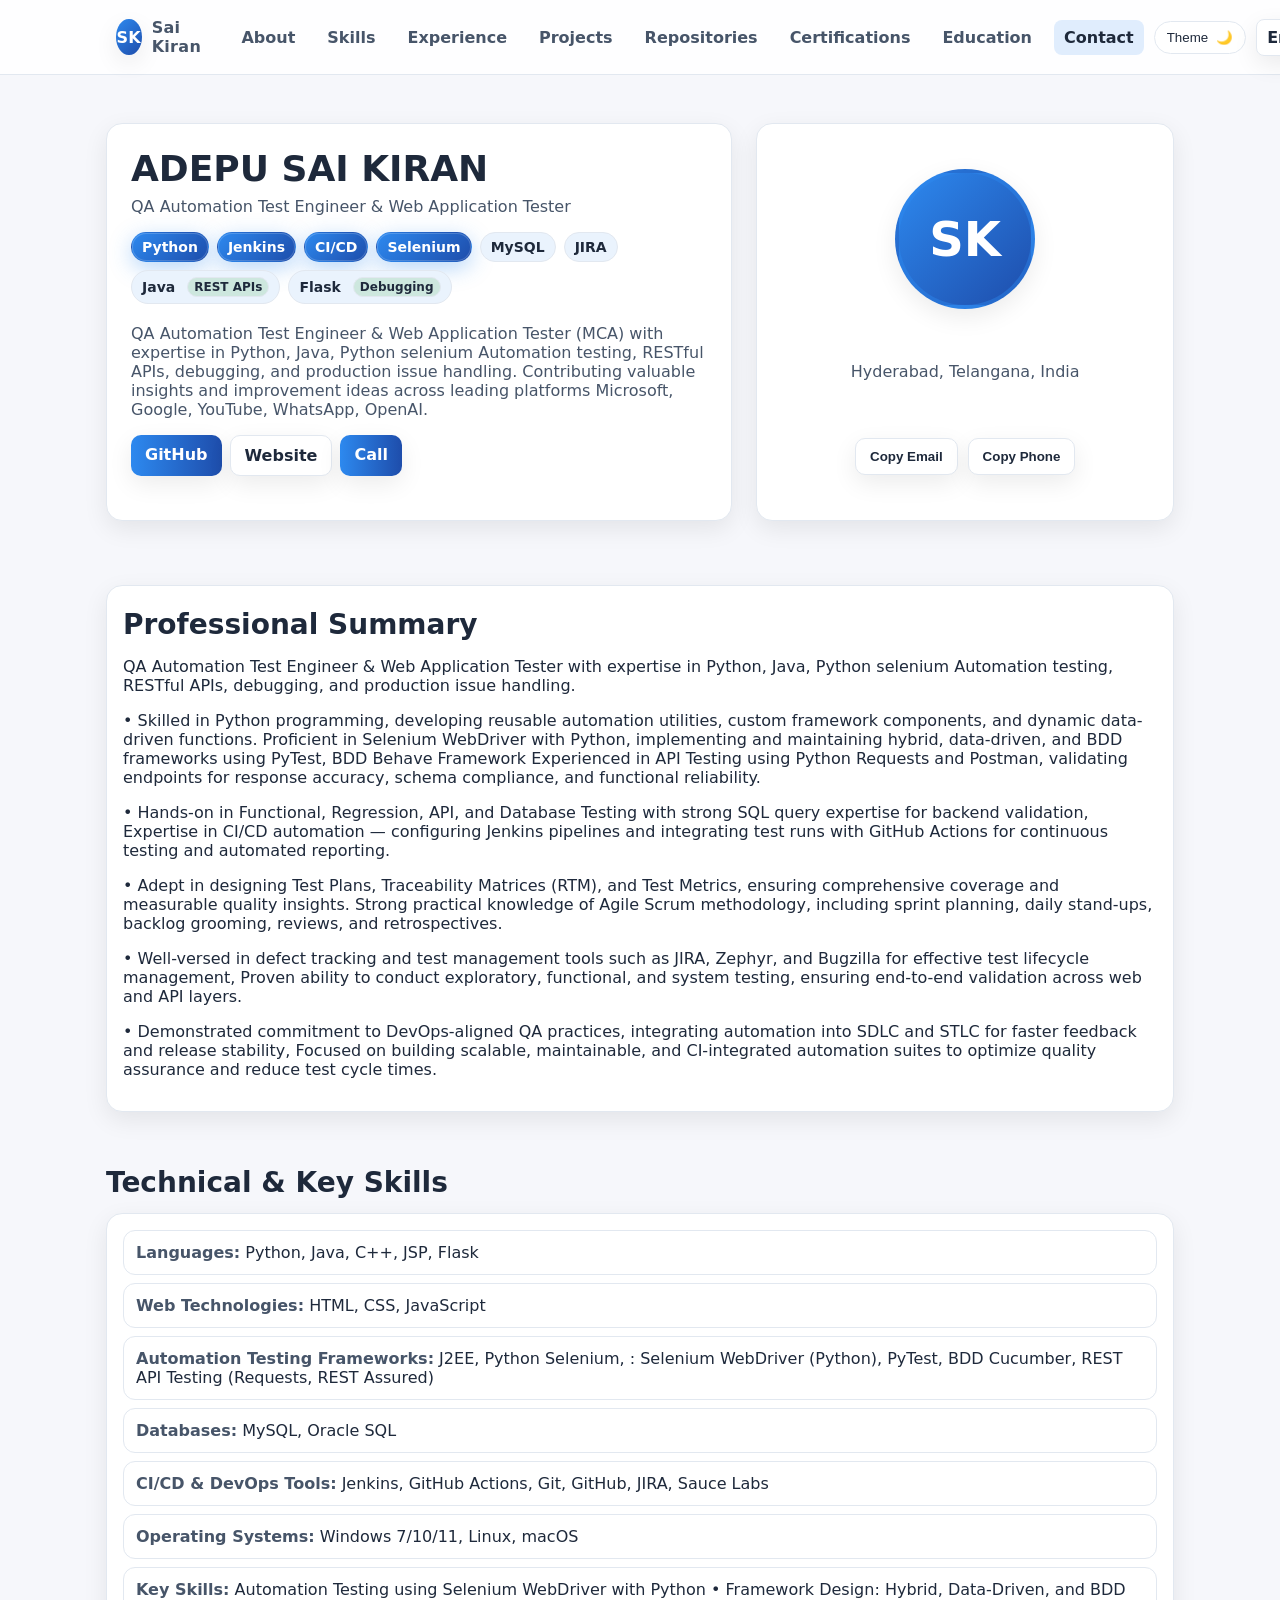
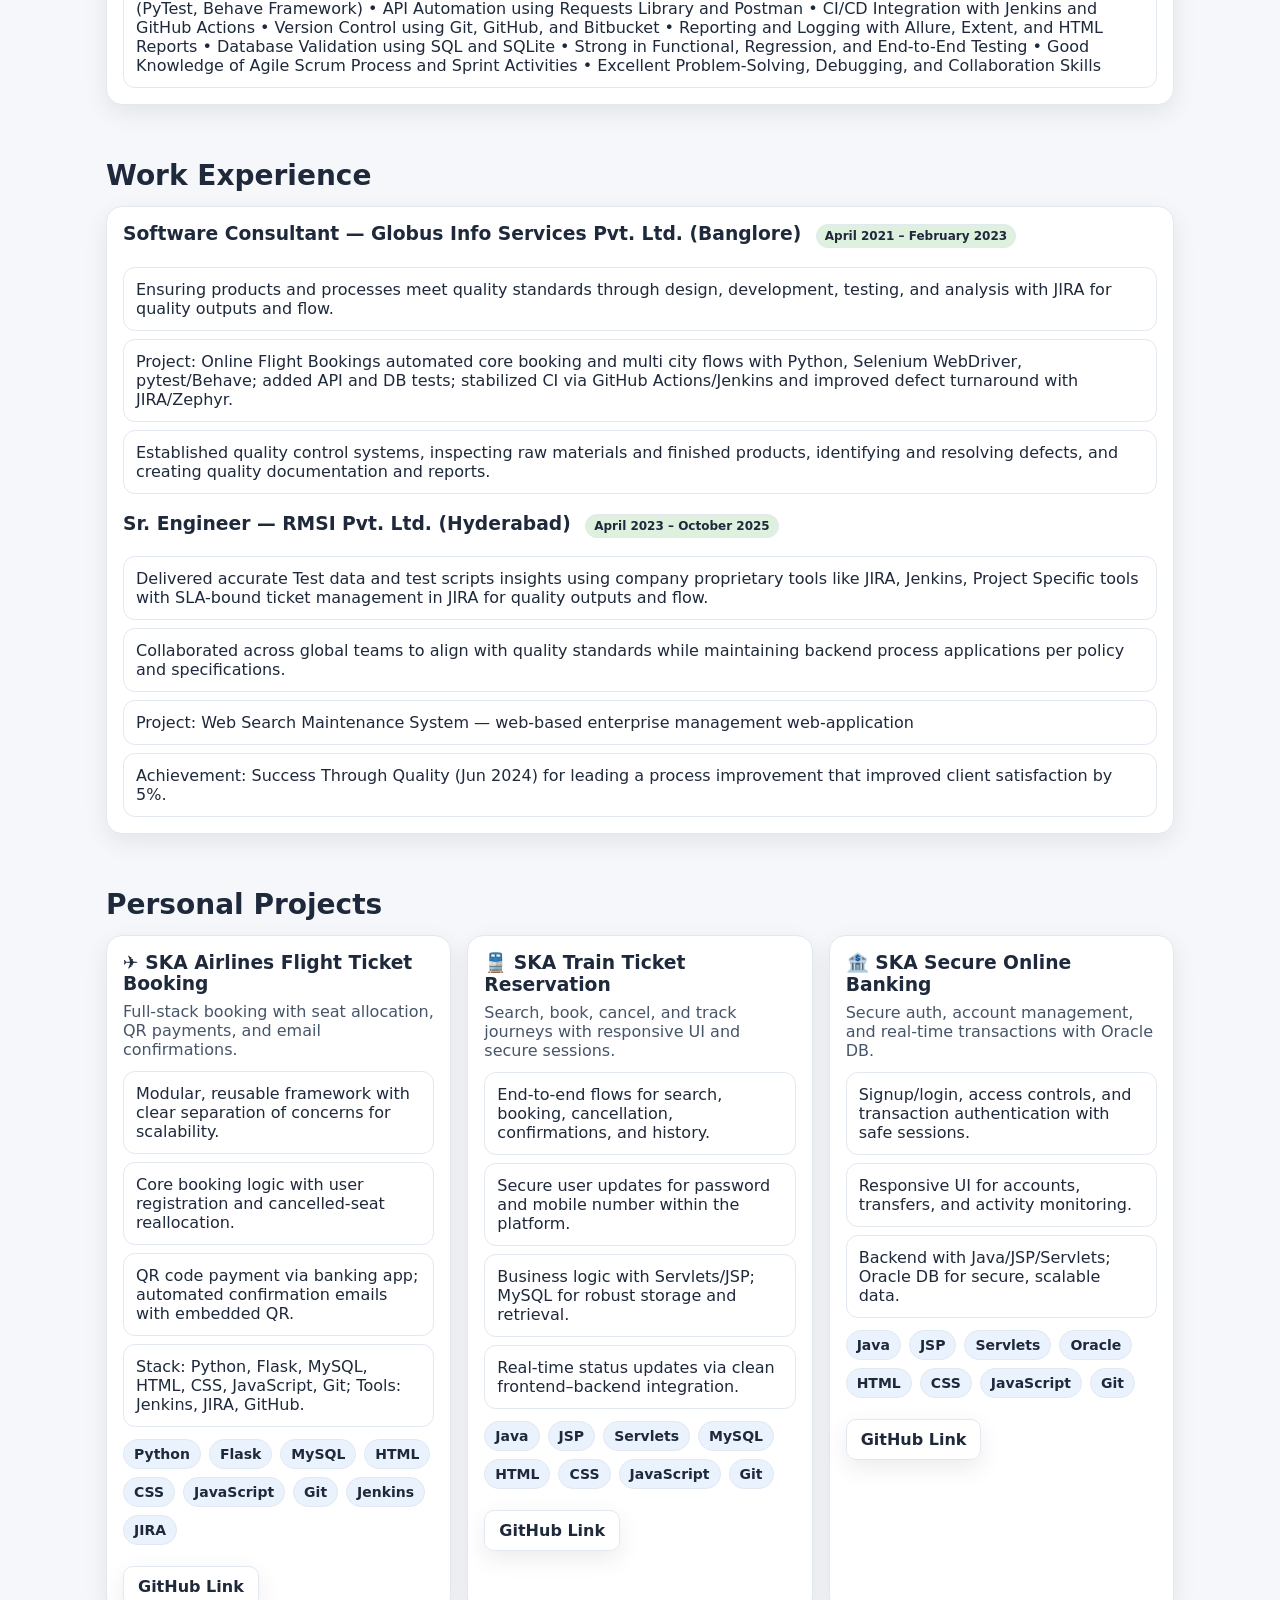
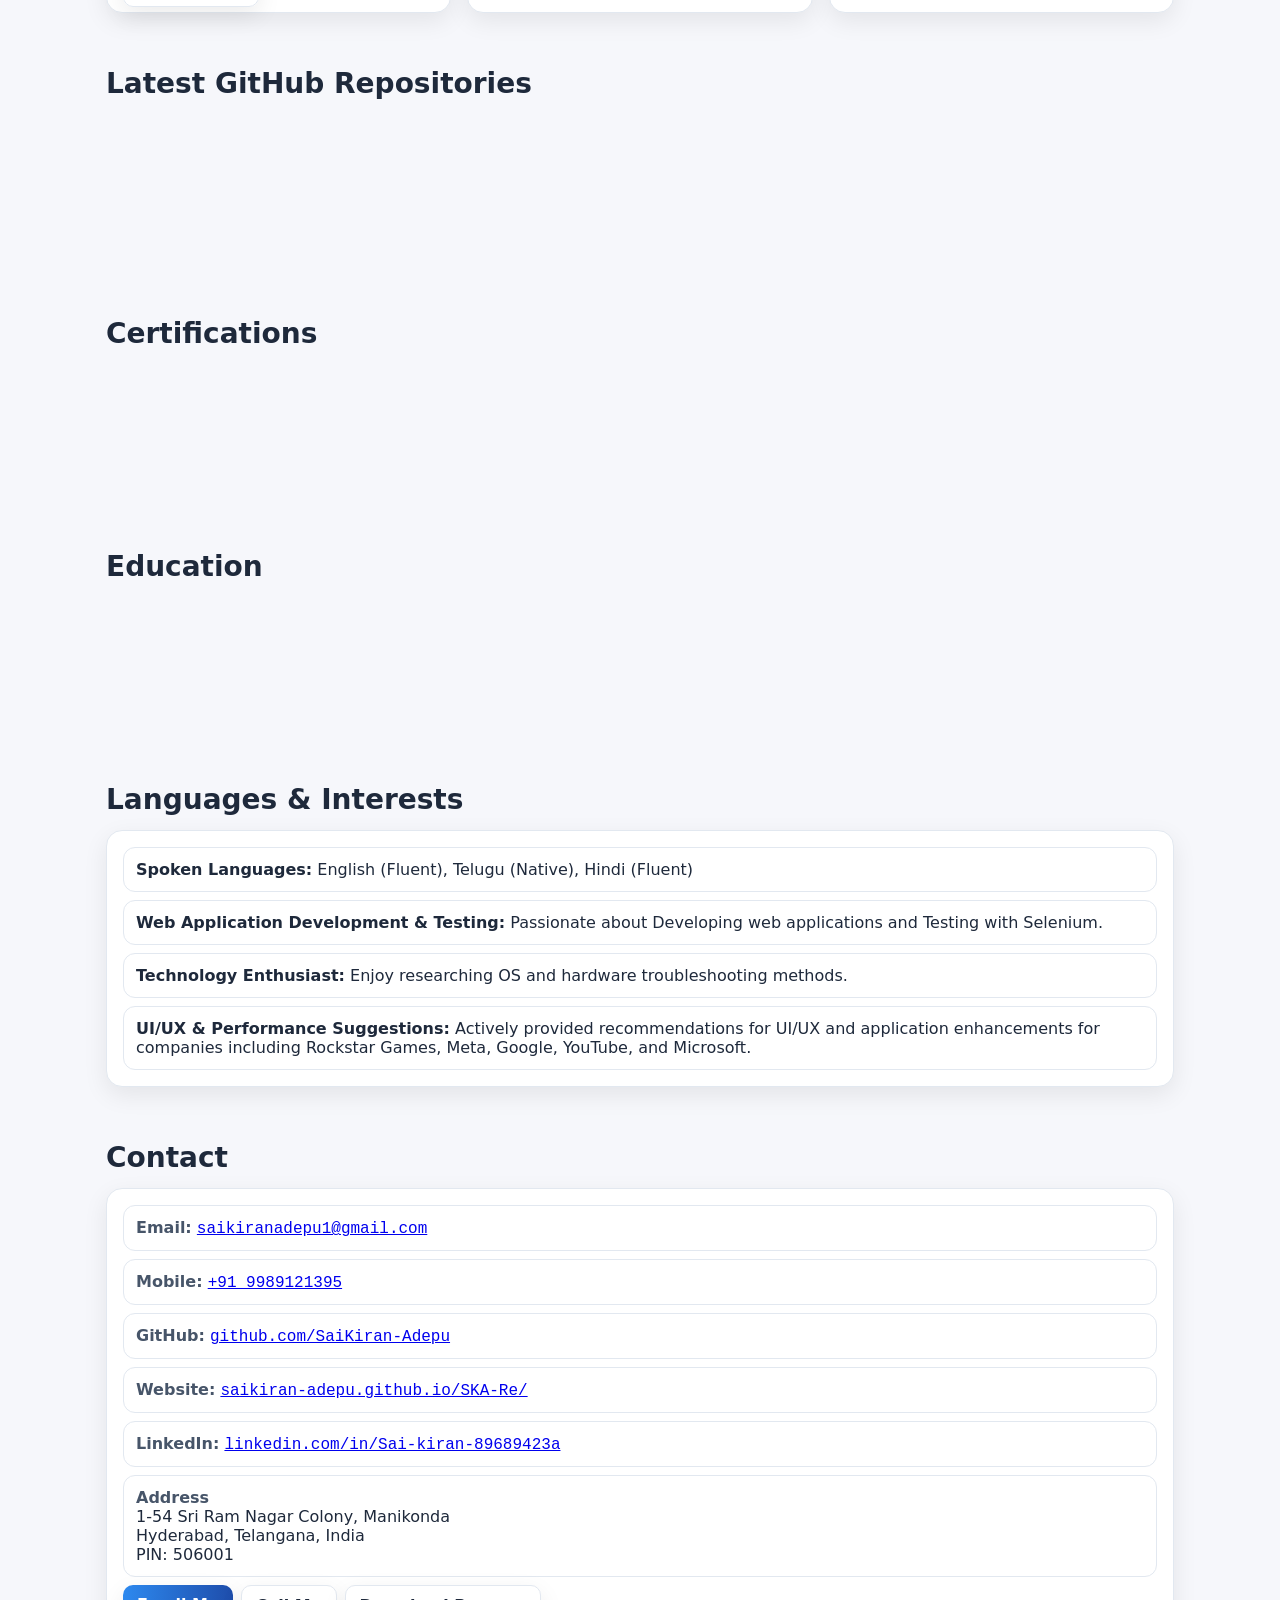
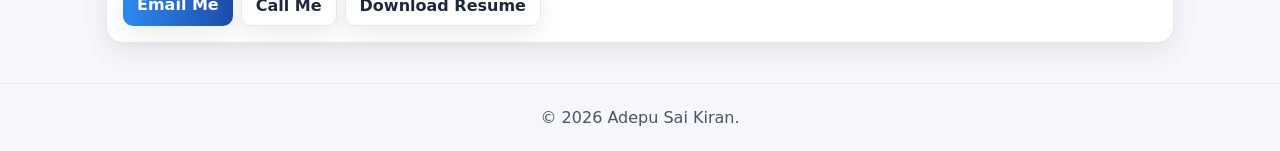
==== commit f7abea69: "Update index.html" ====
--- a/index.html
+++ b/index.html
@@ -5,7 +5,7 @@
   <!-- Basic -->
   <meta charset="UTF-8" />
   <meta name="viewport" content="width=device-width, initial-scale=1" />
-  <title>Sai Kiran | Sr. Automation Test Engineer</title>
+  <title>Sai Kiran | QA Automation Test Engineer</title>
   <meta name="description" content="Senior Automation Test Engineer & Web Application Tester (MCA) specializing in Python, automation testing." />
   <link rel="canonical" href="https://saikiran-adepu.github.io/SKA-Re/" />
 
@@ -83,7 +83,7 @@
     <section class="hero">
       <div class="card hero-card reveal">
         <h1 class="title">ADEPU SAI KIRAN</h1>
-        <p class="subtitle">Senior Automation Test Engineer & Web Application Tester</p>
+        <p class="subtitle">QA Automation Test Engineer & Web Application Tester</p>
 
         <!-- Key highlights: Python first, then Jenkins, CI/CD, Selenium -->
         <div class="chip-row">
@@ -99,7 +99,7 @@
         </div>
 
         <p class="muted">
-         Senior Automation Test Engineer & Web Application Tester (MCA) with expertise in Python, Java, Python selenium Automation testing, RESTful APIs, debugging, and production issue handling.
+         QA Automation Test Engineer & Web Application Tester (MCA) with expertise in Python, Java, Python selenium Automation testing, RESTful APIs, debugging, and production issue handling.
          Contributing valuable insights and improvement ideas across leading platforms Microsoft, Google, YouTube, WhatsApp, OpenAI.
         </p>
 
@@ -126,7 +126,7 @@
       <div class="card reveal" style="padding:16px;">
         <h2>Professional Summary</h2>
         <p>
-          Senior Automation Test Engineer & Web Application Tester with expertise in Python, Java, Python selenium Automation testing, RESTful APIs, debugging, and production issue handling.
+         QA Automation Test Engineer & Web Application Tester with expertise in Python, Java, Python selenium Automation testing, RESTful APIs, debugging, and production issue handling.
         </p>
         <!-- <p class="muted"> -->
         <p>
@@ -162,7 +162,7 @@
           <li class="li"><span class="kv"><b>Web Technologies:</b></span> HTML, CSS, JavaScript</li>
           <li class="li"><span class="kv"><b>Automation Testing Frameworks:</b></span> J2EE, Python Selenium, : Selenium WebDriver (Python), PyTest, BDD Cucumber, REST API Testing (Requests, REST Assured)</li>
           <li class="li"><span class="kv"><b>Databases:</b></span> MySQL, Oracle SQL</li>
-          <li class="li"><span class="kv"><b>CI/CD & DevOps Tools:</b></span> Jenkins, GitHub Actions, Git, GitHub, JIRA </li>
+          <li class="li"><span class="kv"><b>CI/CD & DevOps Tools:</b></span> Jenkins, GitHub Actions, Git, GitHub, JIRA, Sauce Labs </li>
           <li class="li"><span class="kv"><b>Operating Systems:</b></span> Windows 7/10/11, Linux, macOS</li>
           <!-- <li class="li">Full‑Stack (Frontend + Backend), REST APIs, QR payment + email integration, UI/UX debugging, production support</li>
         </ul> -->
@@ -192,7 +192,7 @@
           <li class="li">Established quality control systems, inspecting raw materials and finished products, identifying and resolving defects, and creating quality documentation and reports.</li>
         </ul>
         <br>
-        <h3 style="margin-top:0;">Sr. Quality Test Engineer — RMSI Pvt. Ltd. (Hyderabad) <span class="pill">April 2023 – October 2025</span></h3>
+        <h3 style="margin-top:0;">Sr. Engineer — RMSI Pvt. Ltd. (Hyderabad) <span class="pill">April 2023 – October 2025</span></h3>
         <ul class="list">
           <li class="li">Delivered accurate Test data and test scripts insights using company proprietary tools like JIRA, Jenkins, Project Specific tools with SLA-bound ticket management in JIRA for quality outputs and flow.</li>
           <li class="li">Collaborated across global teams to align with quality standards while maintaining backend process applications per policy and specifications.</li>
@@ -447,3 +447,4 @@
 
 
 
+
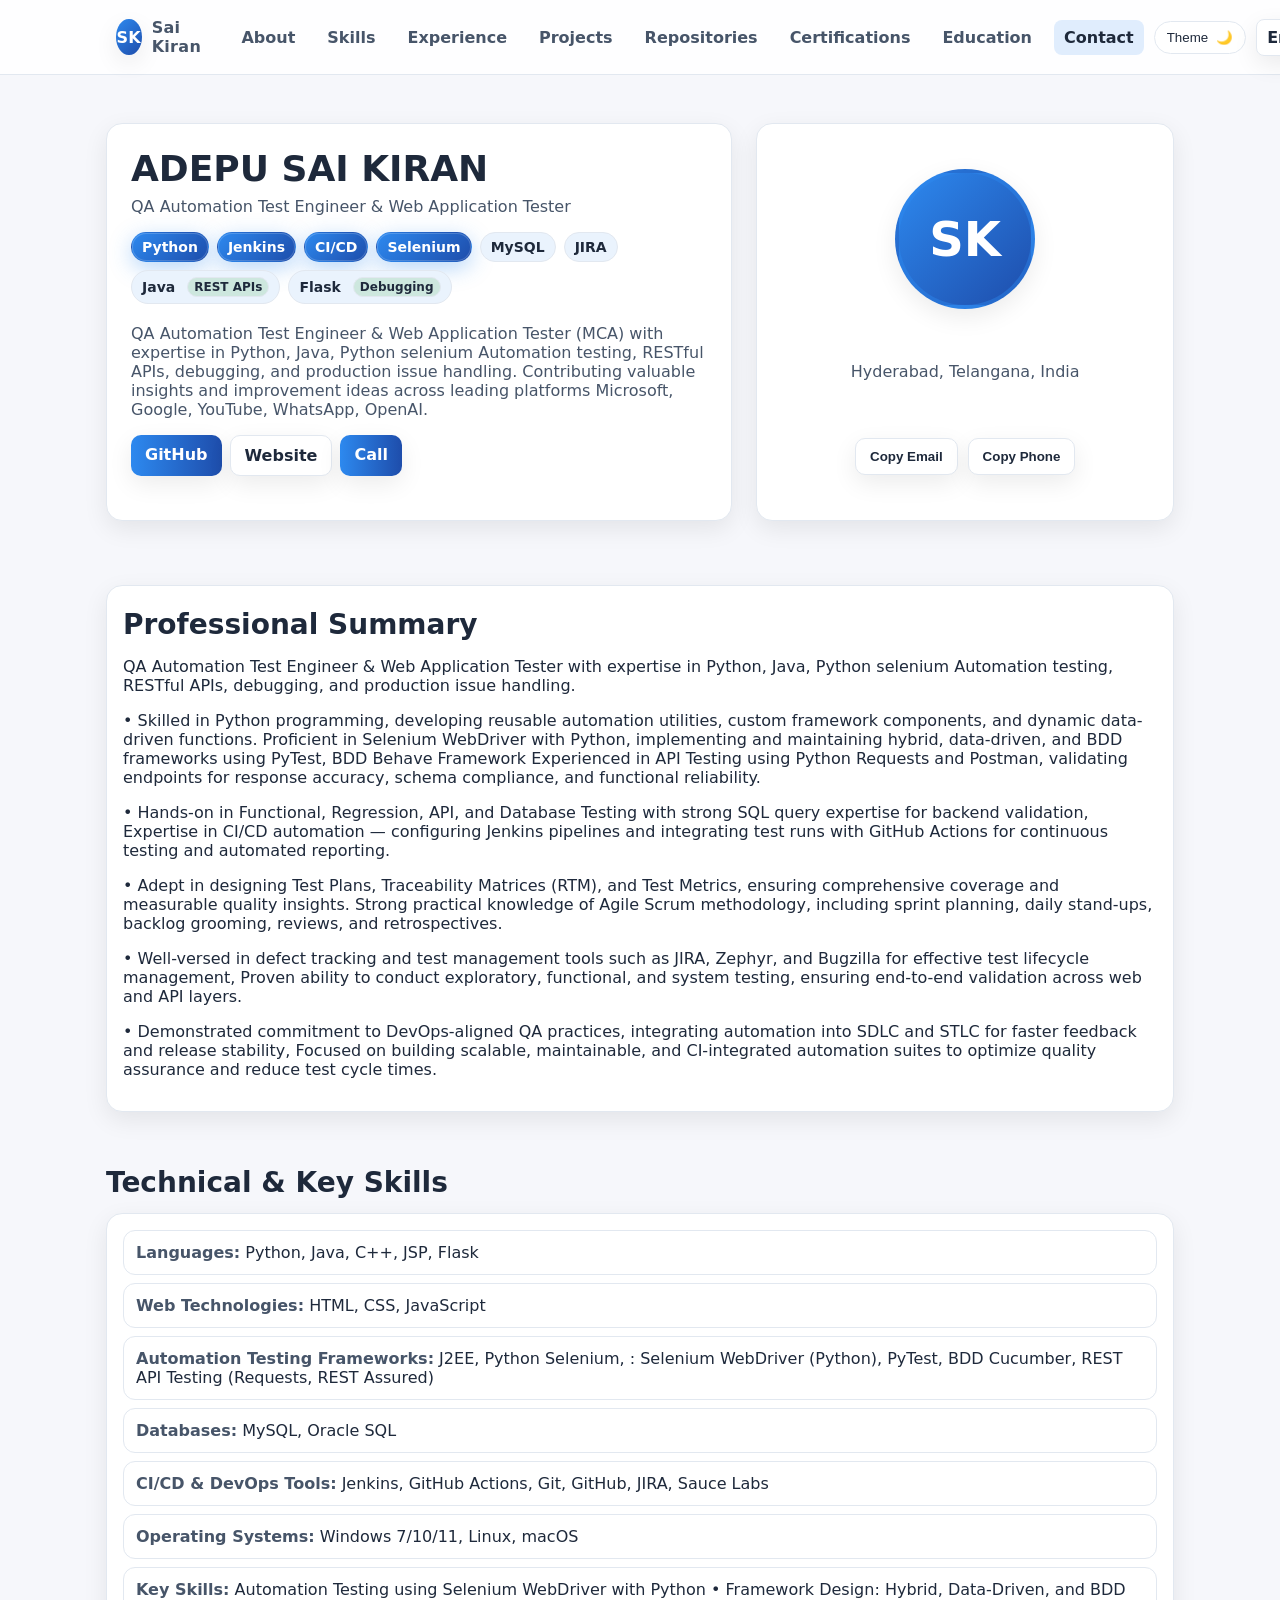
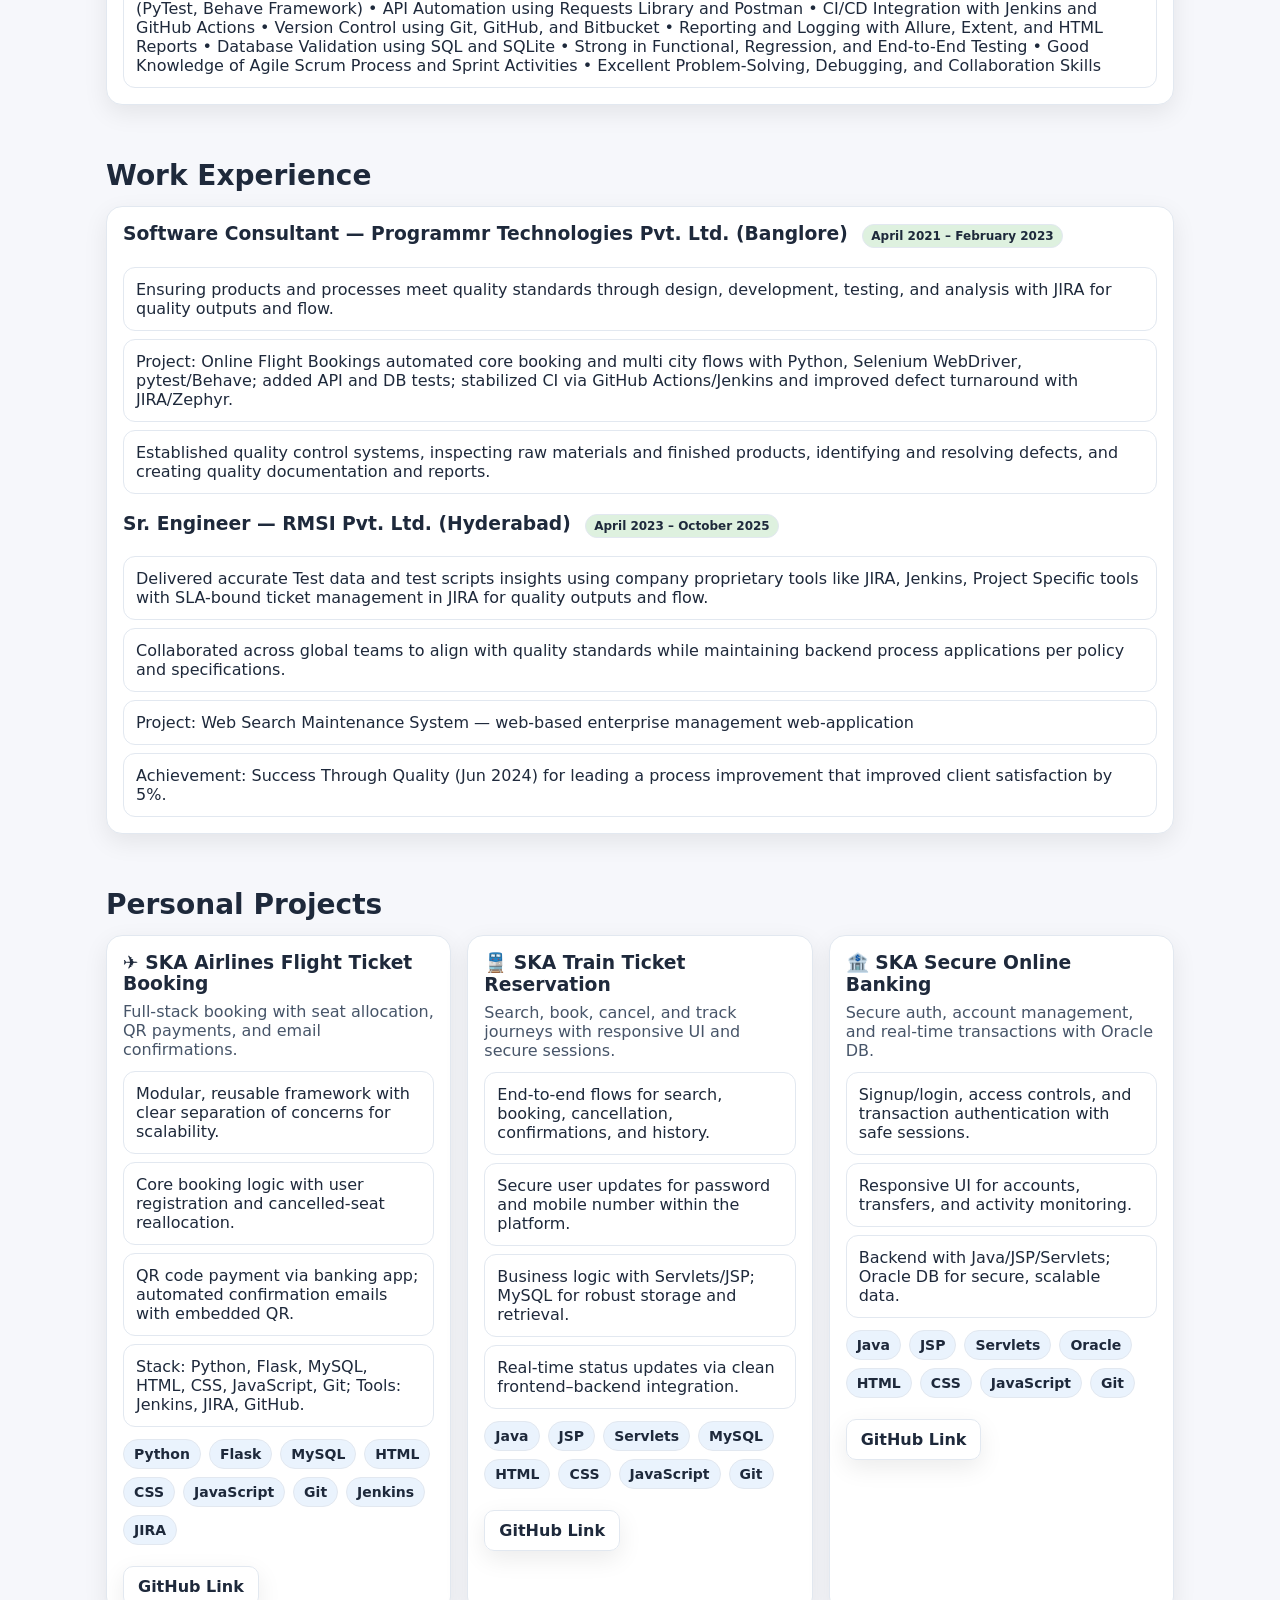
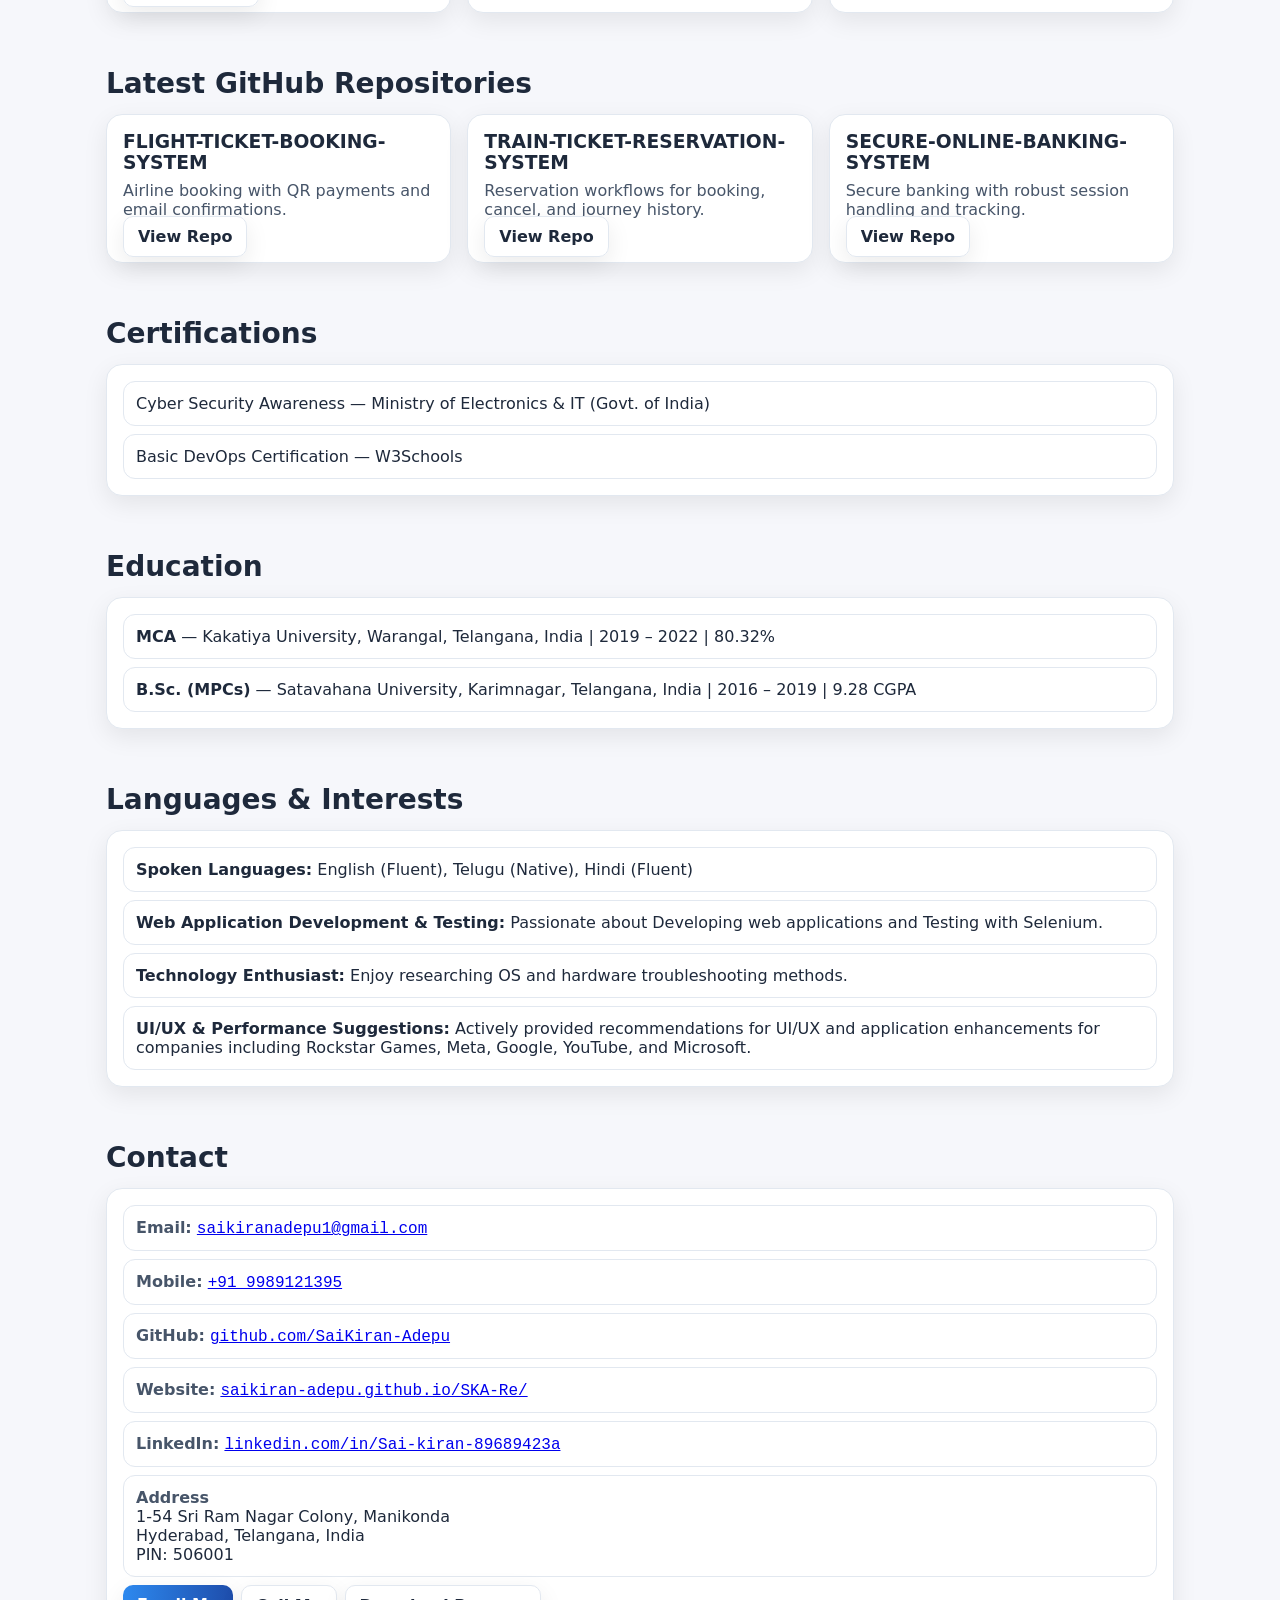
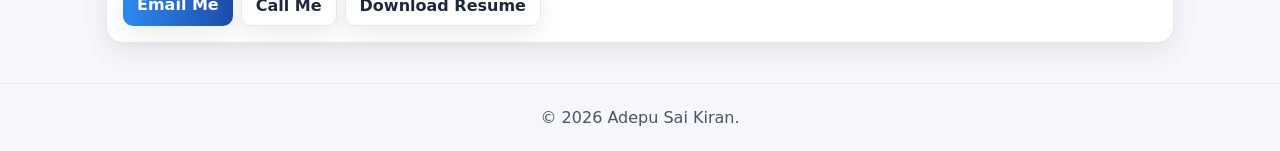
==== commit 0de2926f: "Updated++" ====
--- a/index.html
+++ b/index.html
@@ -183,7 +183,7 @@
     <section id="experience" class="section">
       <h2>Work Experience</h2>
       <div class="card reveal" style="padding:16px;">
-        <h3 style="margin-top:0;">Software Consultant — Globus Info Services Pvt. Ltd. (Banglore) <span class="pill">April 2021 – February 2023</span></h3>
+        <h3 style="margin-top:0;">Software Consultant — Programmr Technologies Pvt. Ltd. (Banglore) <span class="pill">April 2021 – February 2023</span></h3>
         <ul class="list">
           <li class="li">Ensuring products and processes meet quality standards through design, development, testing, and analysis with JIRA for quality outputs and flow.</li>
           <li class="li">Project: Online Flight Bookings automated core booking and multi city flows with Python, Selenium
@@ -448,3 +448,4 @@
 
 
 
+
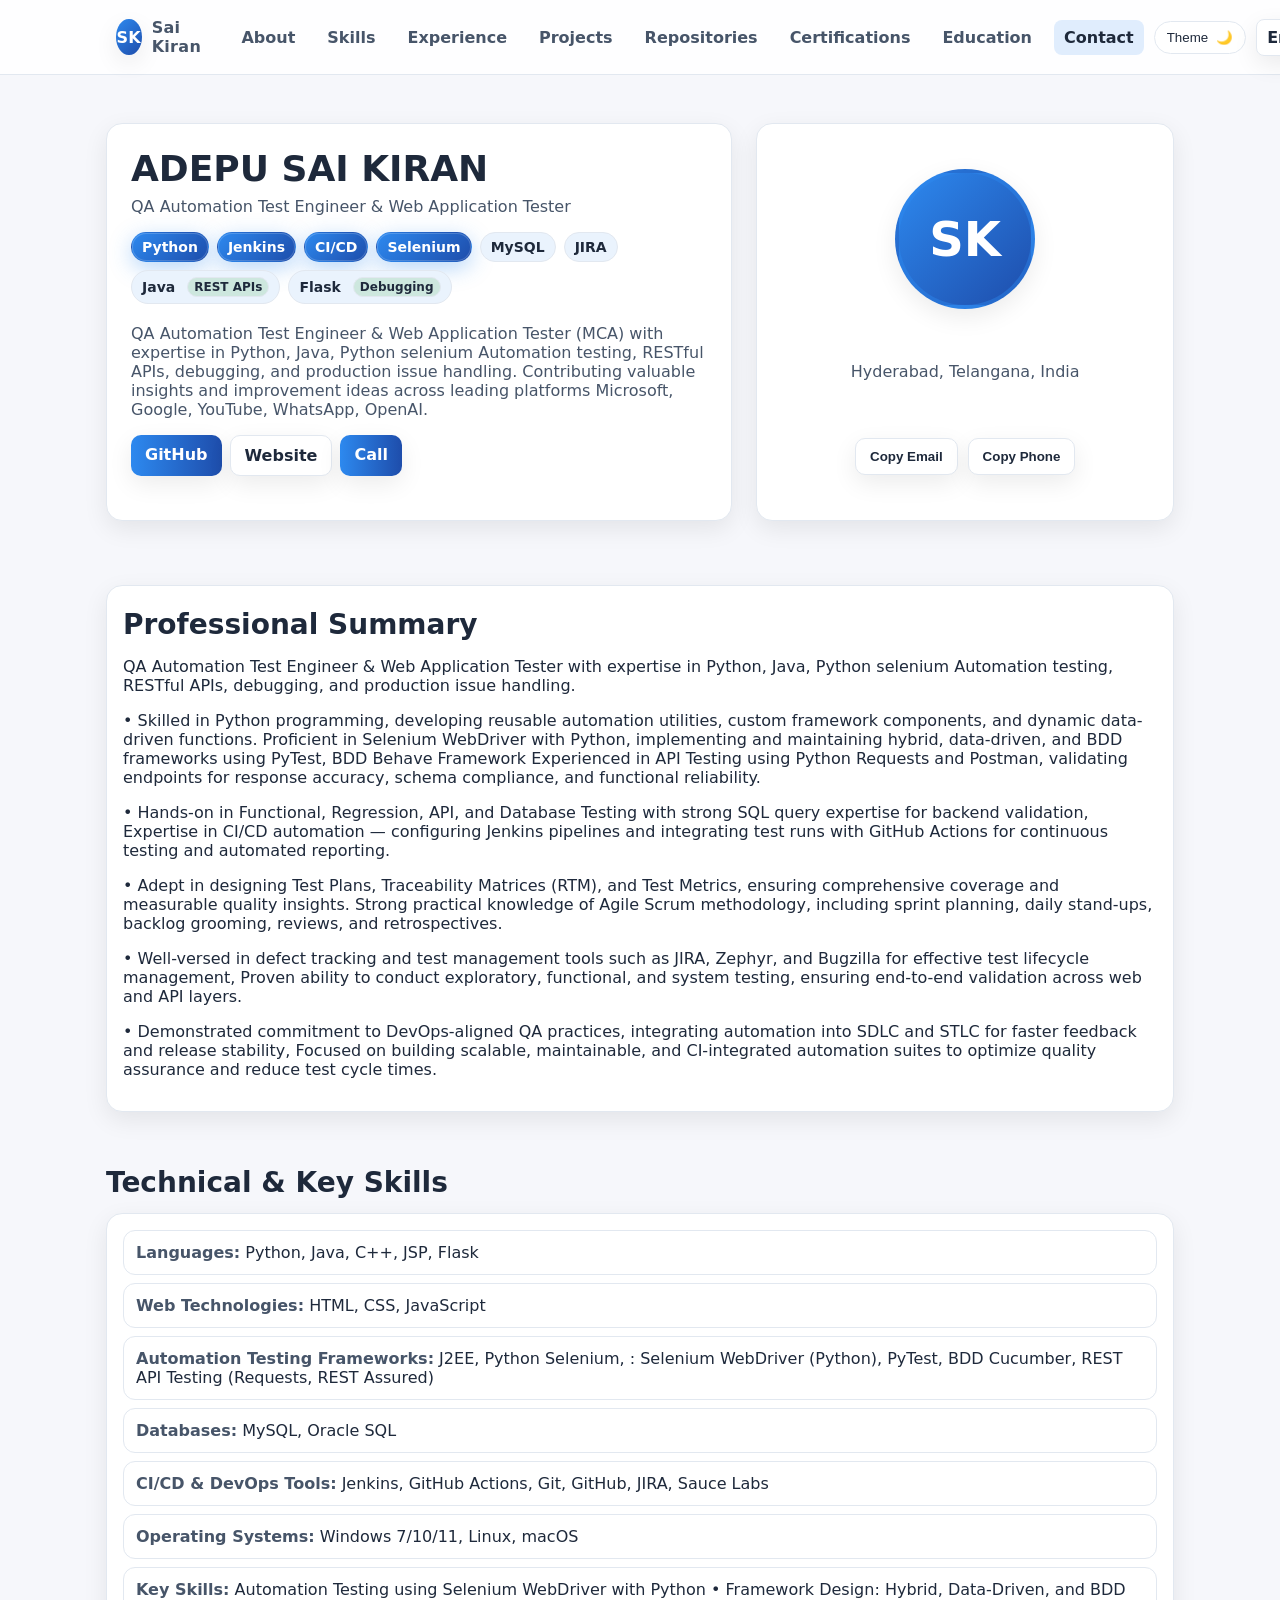
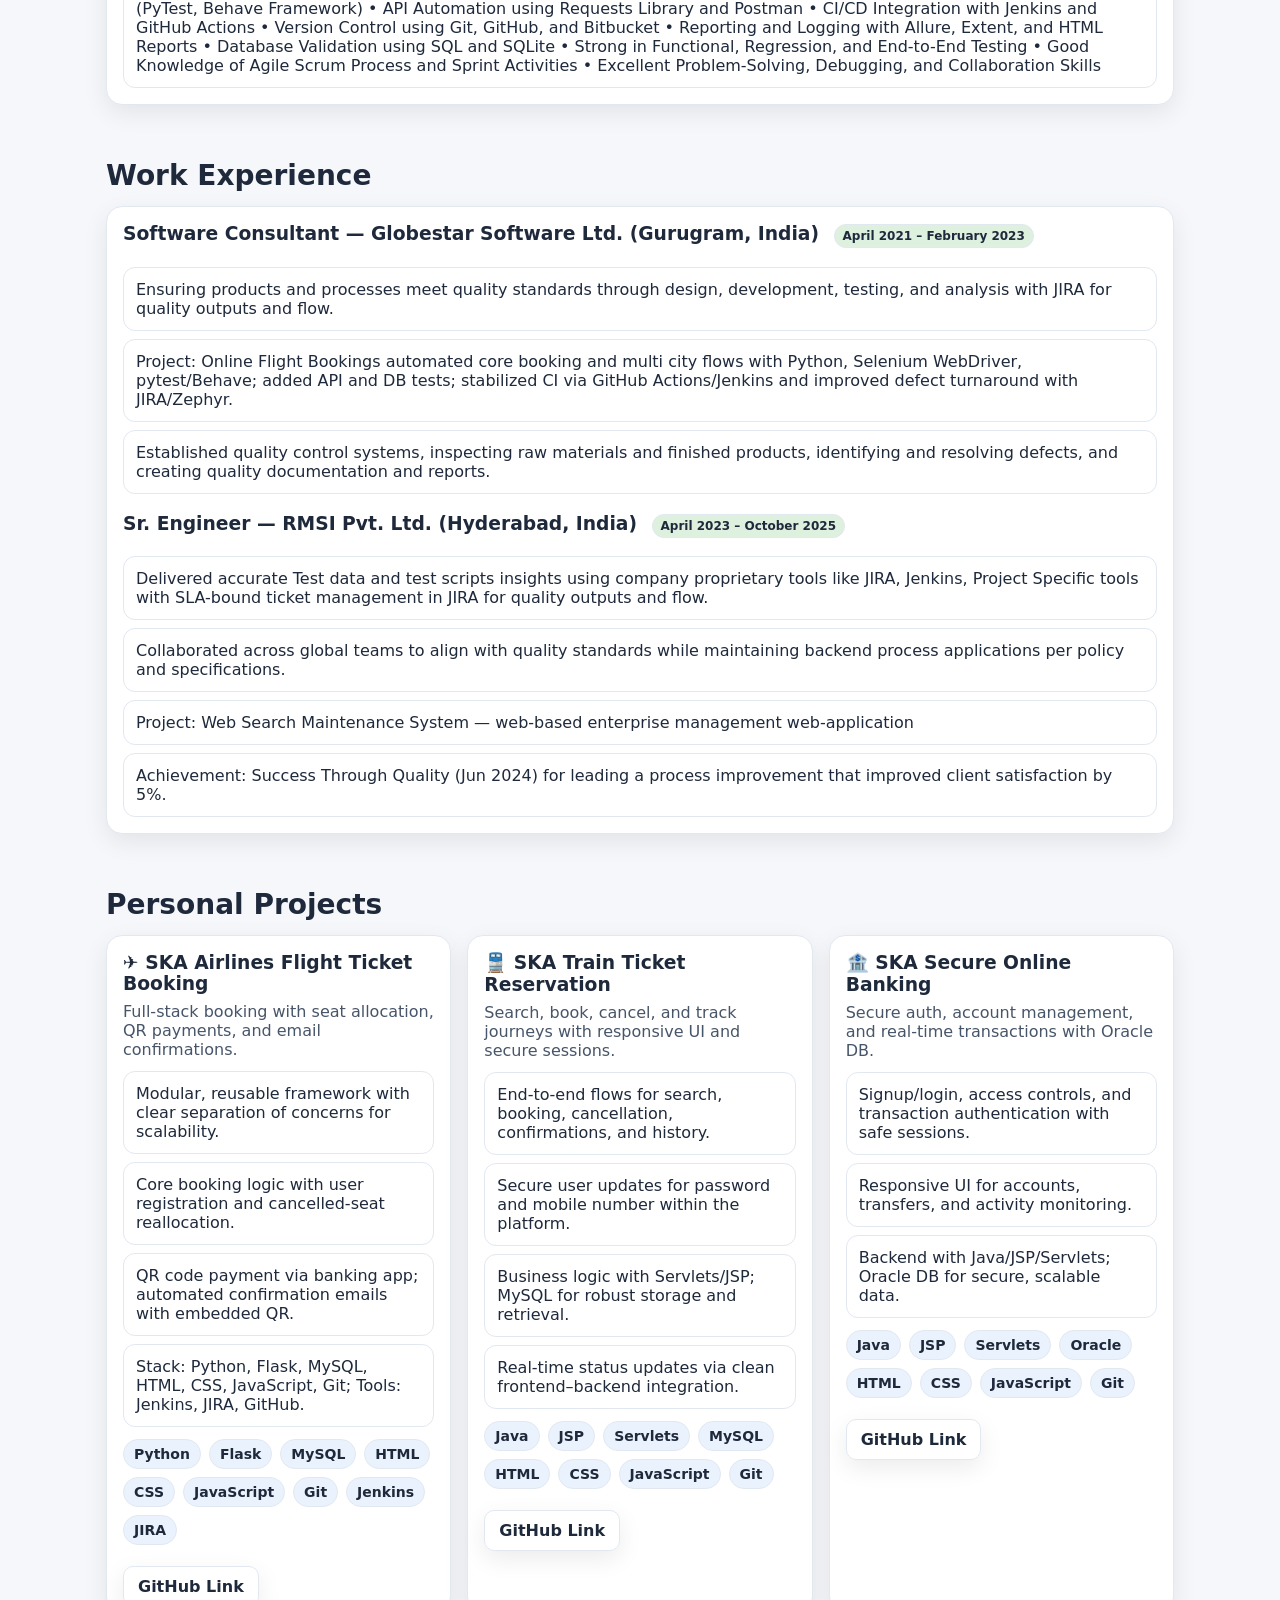
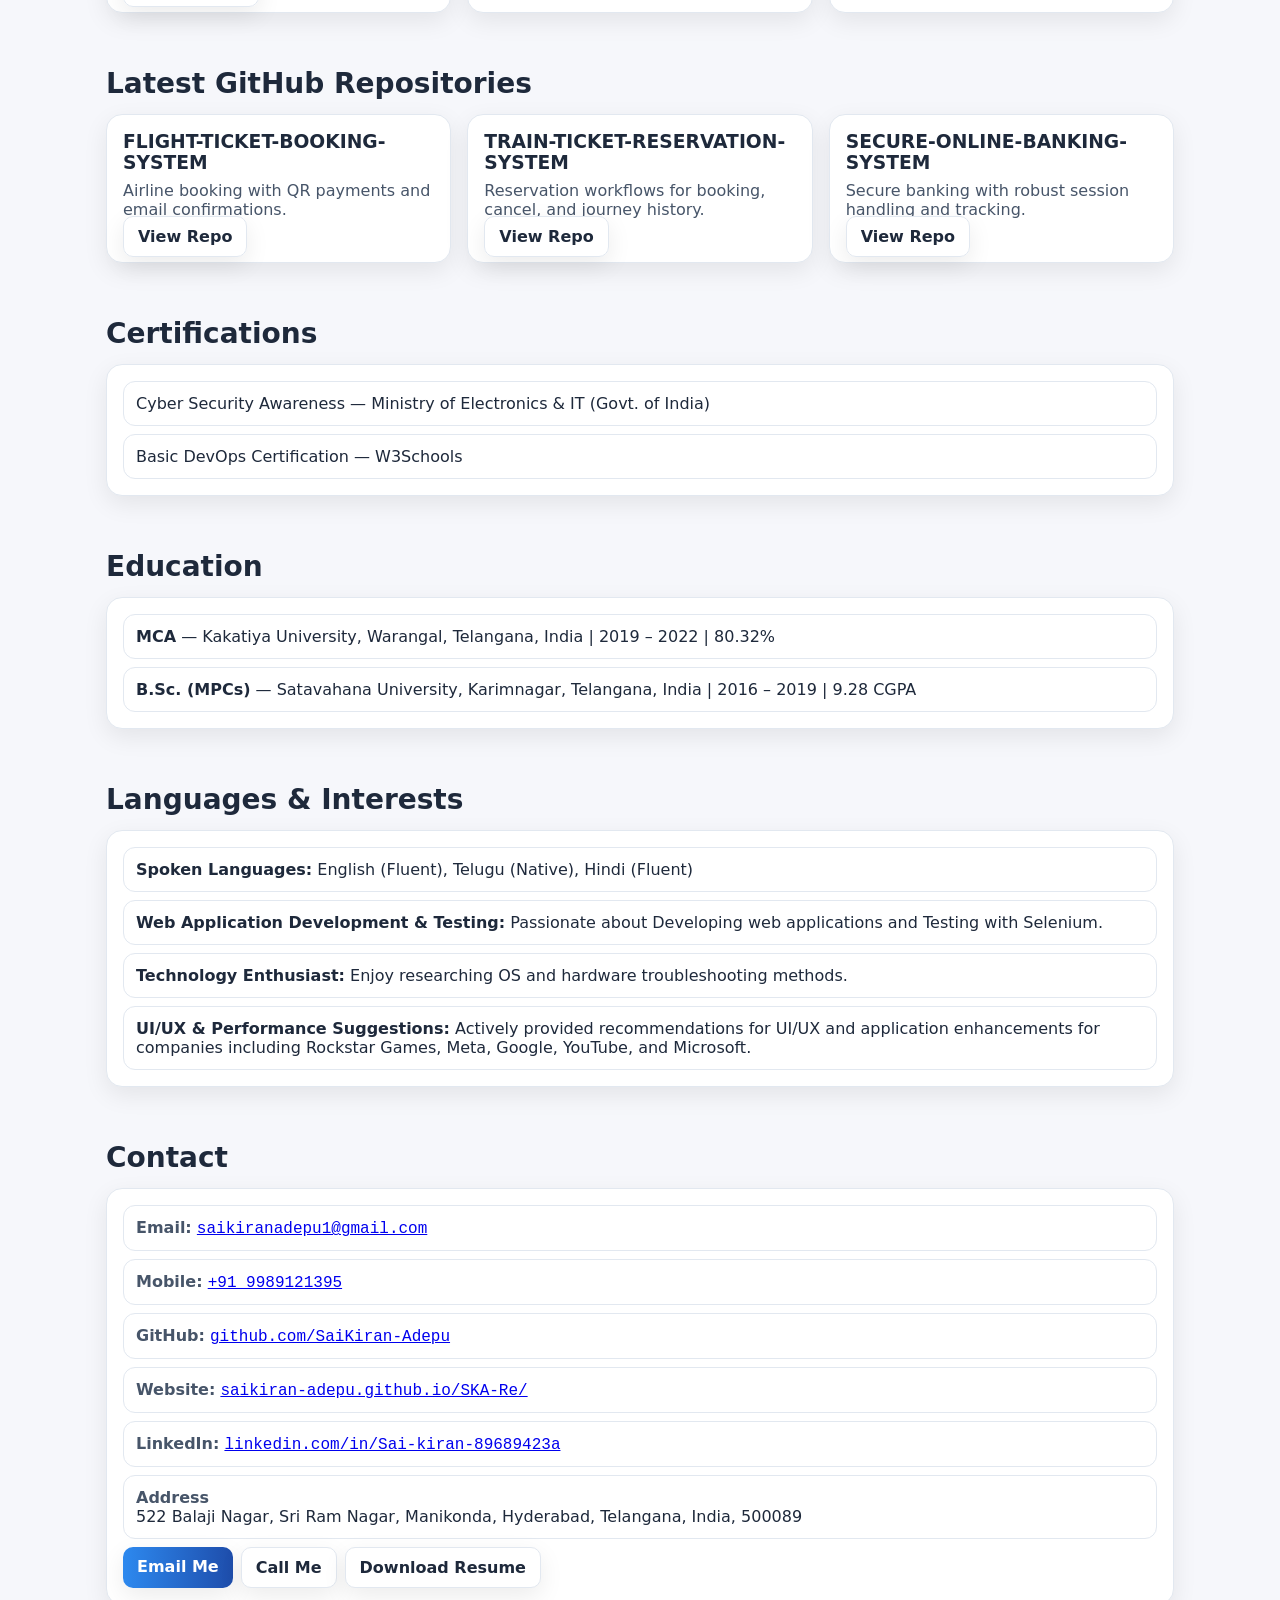
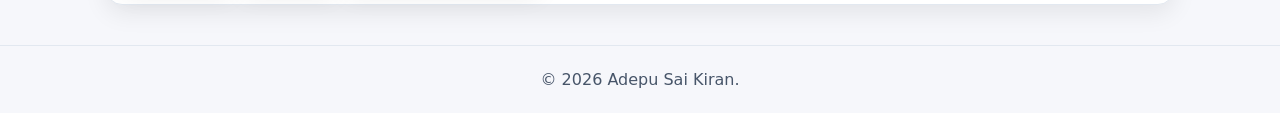
==== commit ca1a65f7: "Updated C" ====
--- a/index.html
+++ b/index.html
@@ -183,7 +183,7 @@
     <section id="experience" class="section">
       <h2>Work Experience</h2>
       <div class="card reveal" style="padding:16px;">
-        <h3 style="margin-top:0;">Software Consultant — Programmr Technologies Pvt. Ltd. (Banglore) <span class="pill">April 2021 – February 2023</span></h3>
+        <h3 style="margin-top:0;">Software Consultant — Globestar Software Ltd. (Gurugram, India) <span class="pill">April 2021 – February 2023</span></h3>
         <ul class="list">
           <li class="li">Ensuring products and processes meet quality standards through design, development, testing, and analysis with JIRA for quality outputs and flow.</li>
           <li class="li">Project: Online Flight Bookings automated core booking and multi city flows with Python, Selenium
@@ -192,7 +192,7 @@
           <li class="li">Established quality control systems, inspecting raw materials and finished products, identifying and resolving defects, and creating quality documentation and reports.</li>
         </ul>
         <br>
-        <h3 style="margin-top:0;">Sr. Engineer — RMSI Pvt. Ltd. (Hyderabad) <span class="pill">April 2023 – October 2025</span></h3>
+        <h3 style="margin-top:0;">Sr. Engineer — RMSI Pvt. Ltd. (Hyderabad, India) <span class="pill">April 2023 – October 2025</span></h3>
         <ul class="list">
           <li class="li">Delivered accurate Test data and test scripts insights using company proprietary tools like JIRA, Jenkins, Project Specific tools with SLA-bound ticket management in JIRA for quality outputs and flow.</li>
           <li class="li">Collaborated across global teams to align with quality standards while maintaining backend process applications per policy and specifications.</li>
@@ -336,9 +336,7 @@
         </div>
         <address class="li" style="font-style: normal; margin-top:8px;">
           <div class="kv">Address</div>
-          1-54 Sri Ram Nagar Colony, Manikonda<br/>
-          Hyderabad, Telangana, India<br/>
-          PIN: 506001
+         522 Balaji Nagar, Sri Ram Nagar, Manikonda, Hyderabad, Telangana, India, 500089
         </address>
         <div style="margin-top:8px; display:flex; gap:8px; flex-wrap:wrap;">
           <a class="btn" href="mailto:saikiranadepu1@gmail.com?subject=Hello%20Sai%20Kiran&body=Hi%20Sai%2C%0A">Email Me</a>
@@ -449,3 +447,4 @@
 
 
 
+
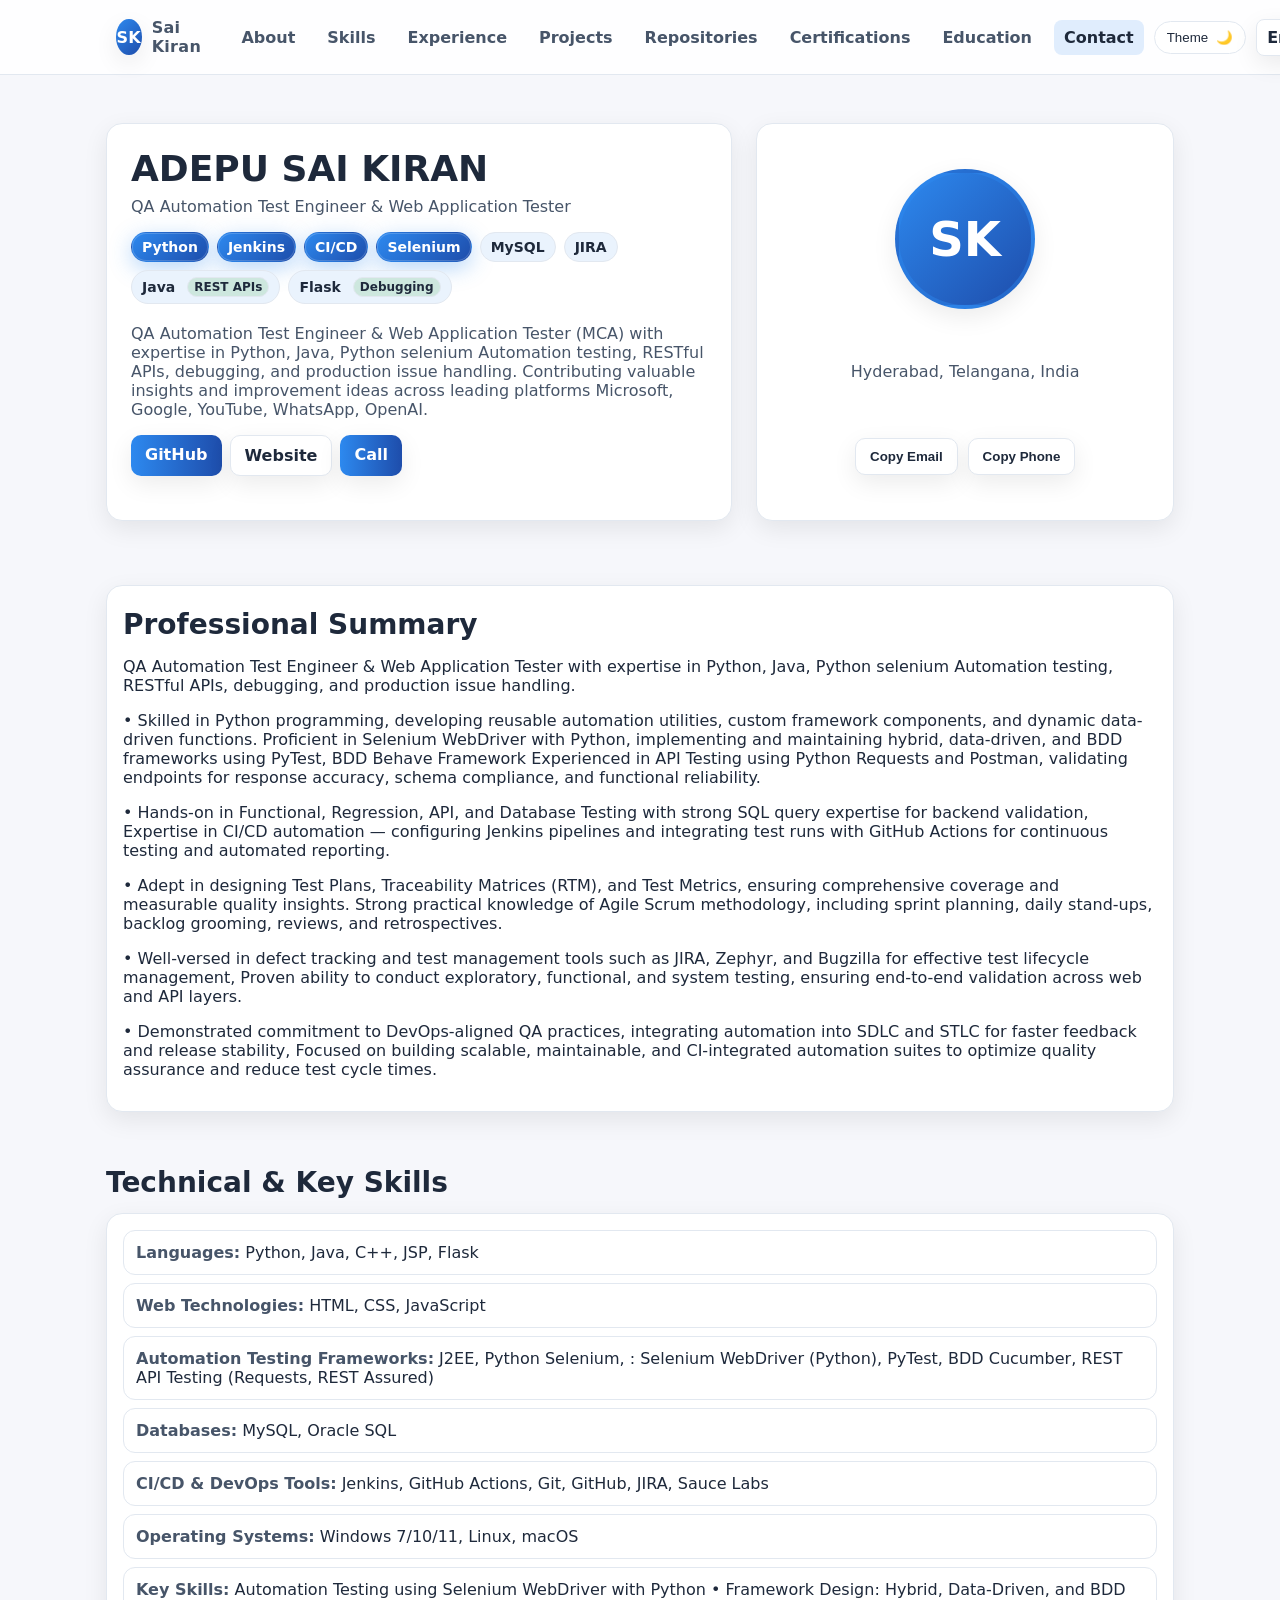
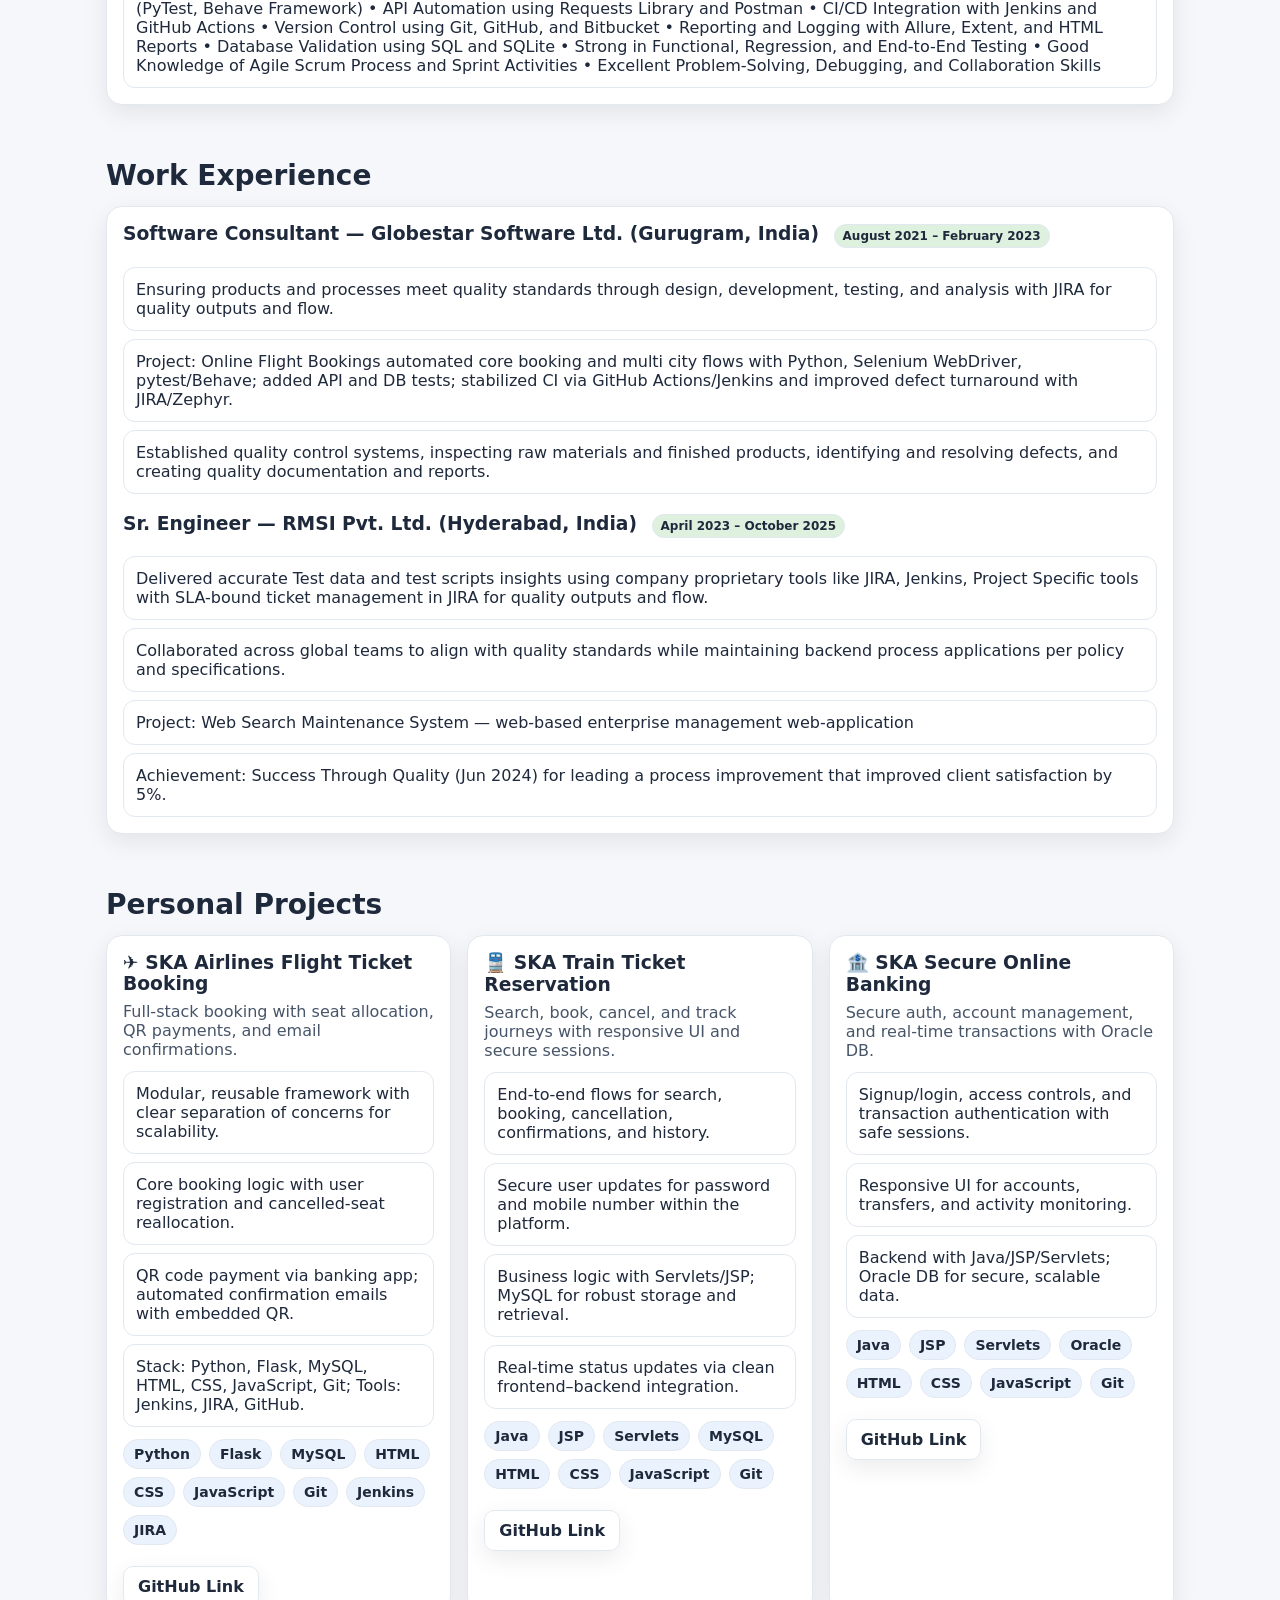
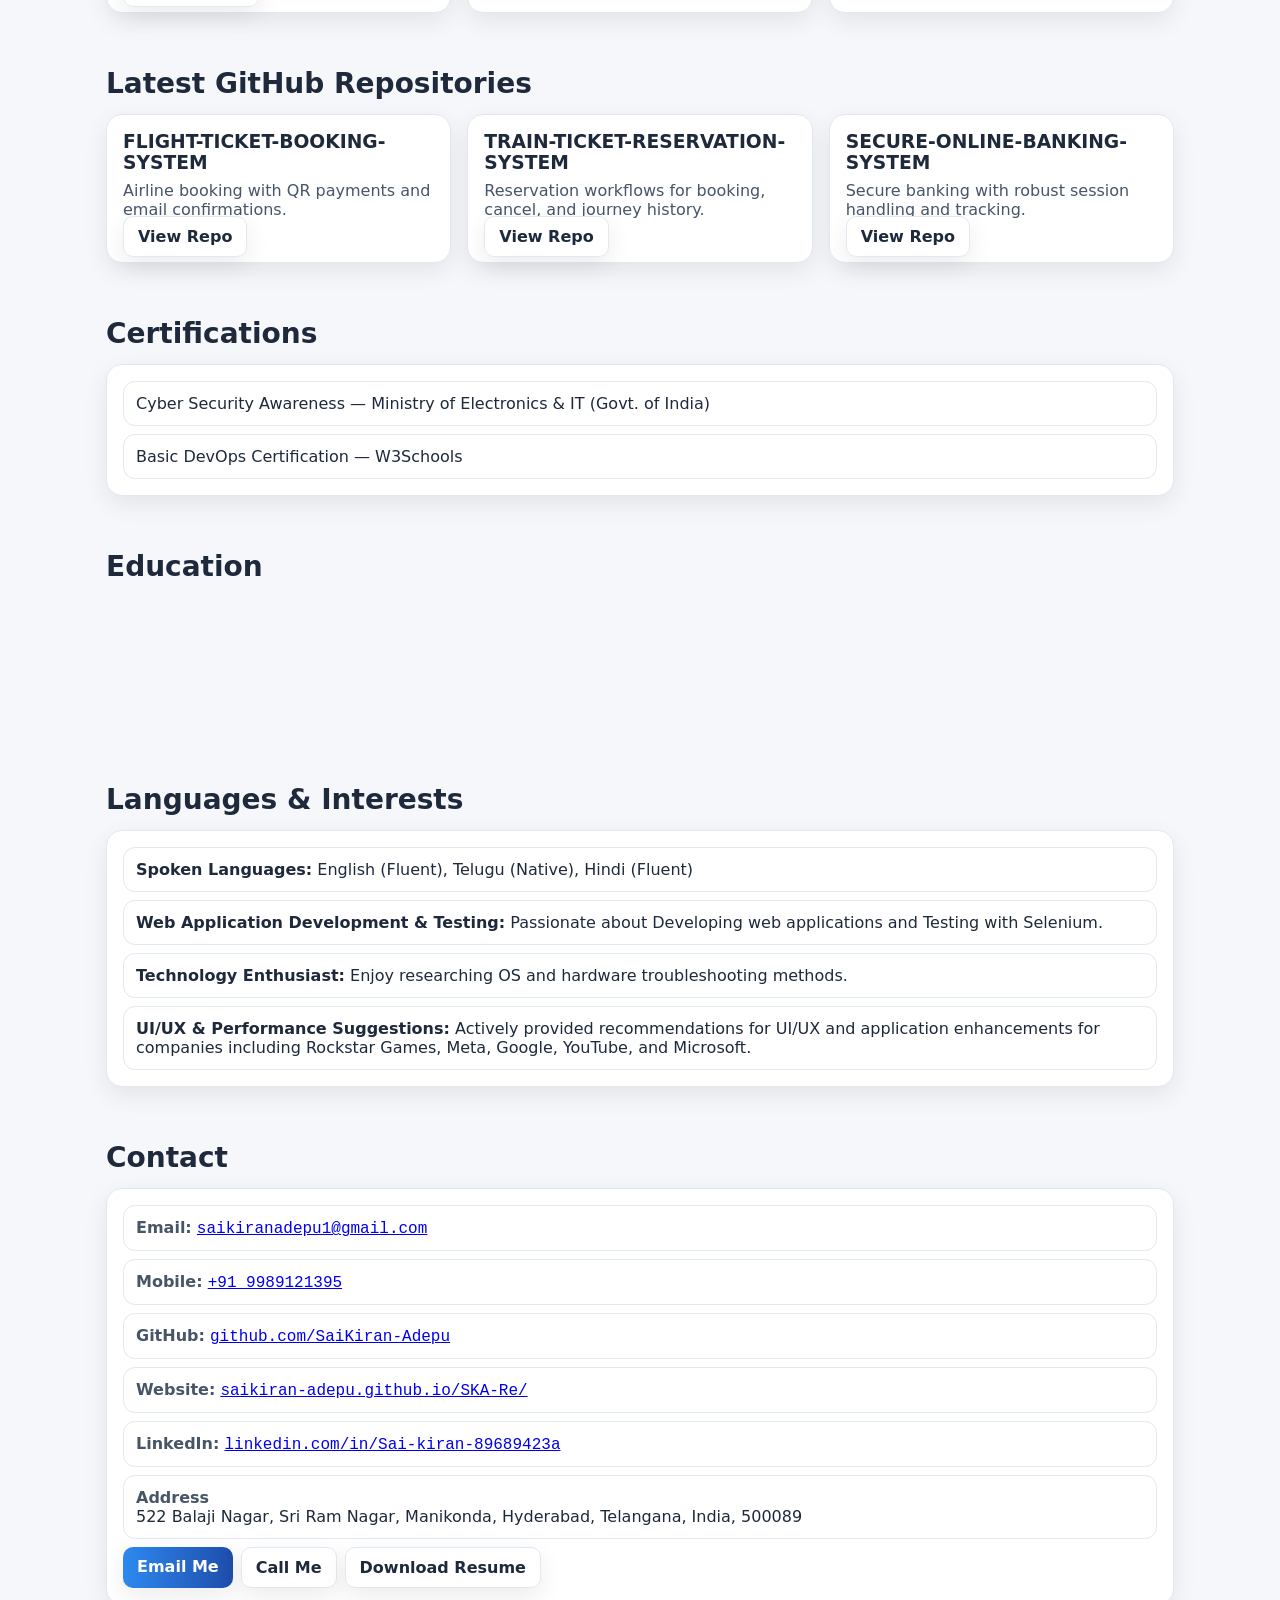
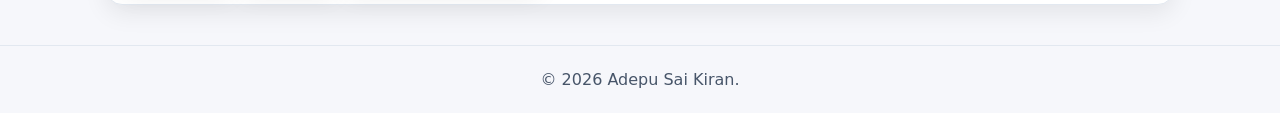
==== commit b53b6da4: "Updated++" ====
--- a/index.html
+++ b/index.html
@@ -183,7 +183,7 @@
     <section id="experience" class="section">
       <h2>Work Experience</h2>
       <div class="card reveal" style="padding:16px;">
-        <h3 style="margin-top:0;">Software Consultant — Globestar Software Ltd. (Gurugram, India) <span class="pill">April 2021 – February 2023</span></h3>
+        <h3 style="margin-top:0;">Software Consultant — Globestar Software Ltd. (Gurugram, India) <span class="pill">August 2021 – February 2023</span></h3>
         <ul class="list">
           <li class="li">Ensuring products and processes meet quality standards through design, development, testing, and analysis with JIRA for quality outputs and flow.</li>
           <li class="li">Project: Online Flight Bookings automated core booking and multi city flows with Python, Selenium
@@ -448,3 +448,4 @@
 
 
 
+
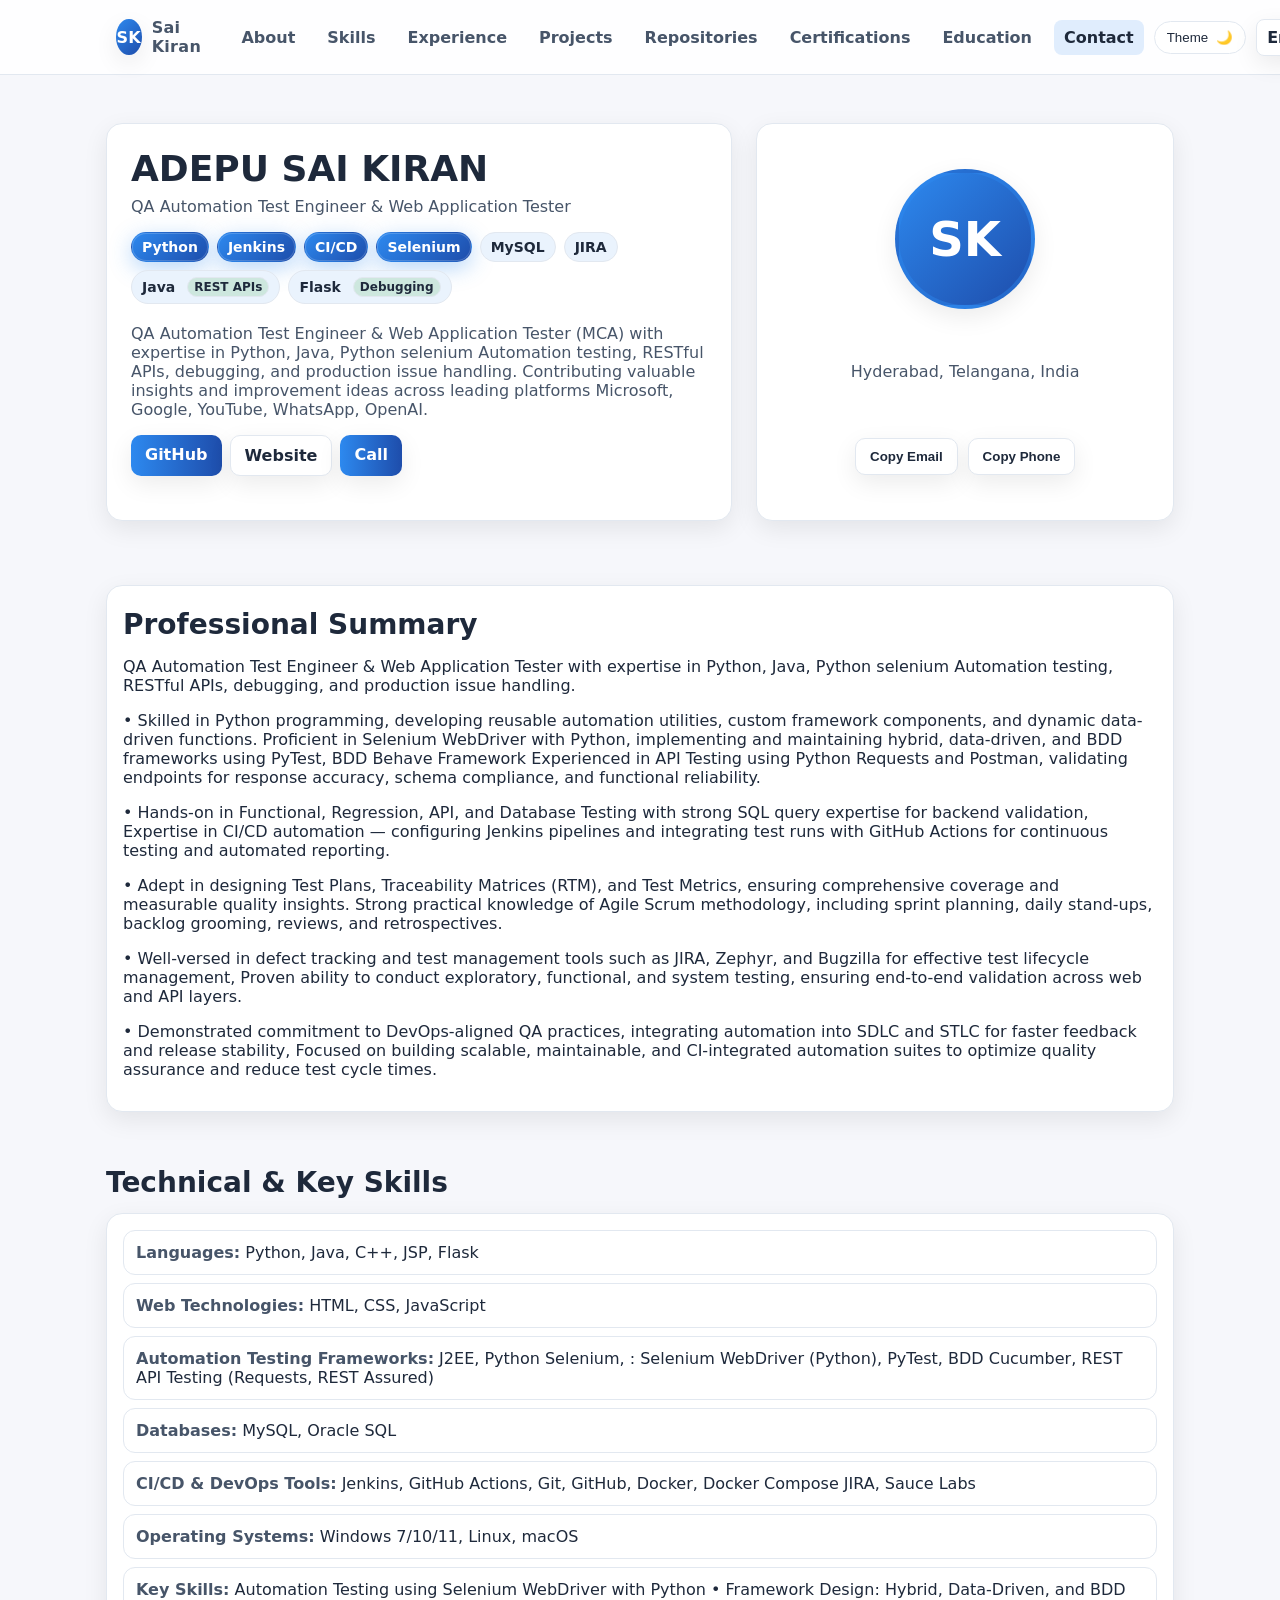
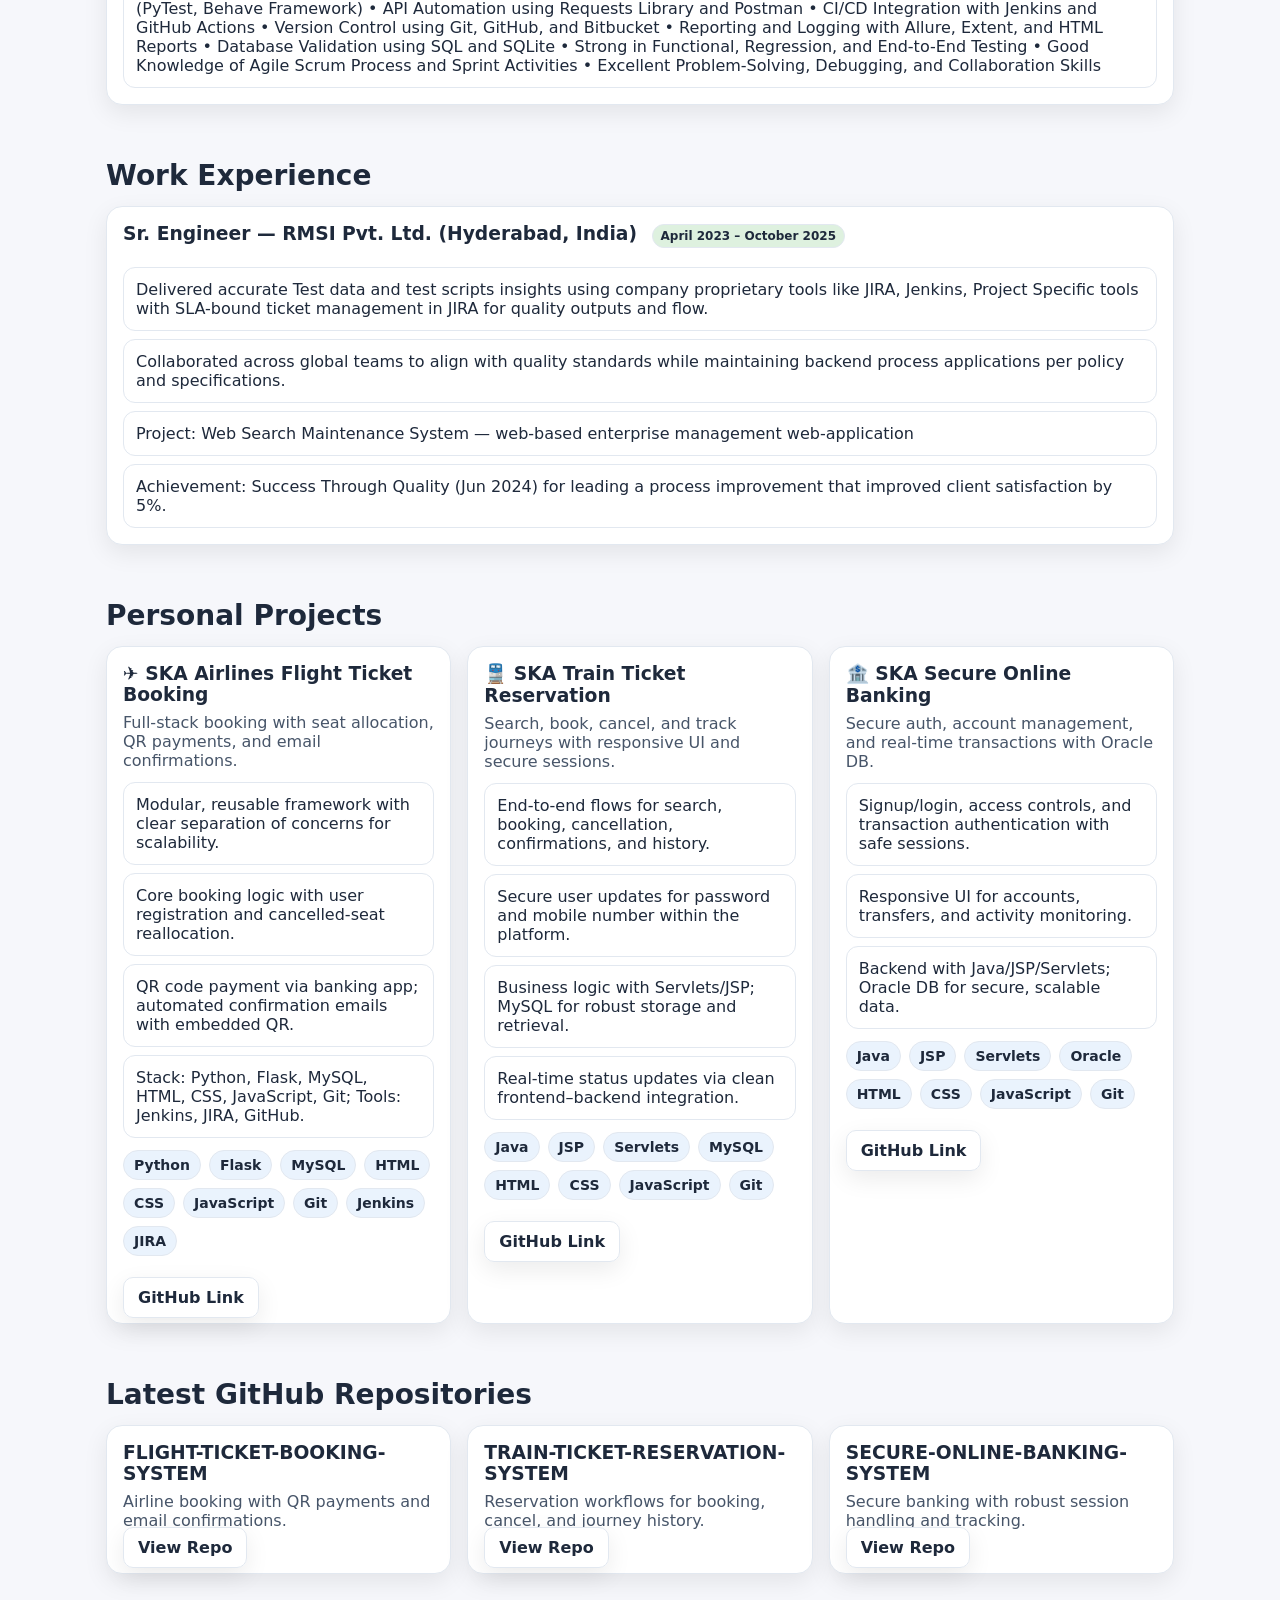
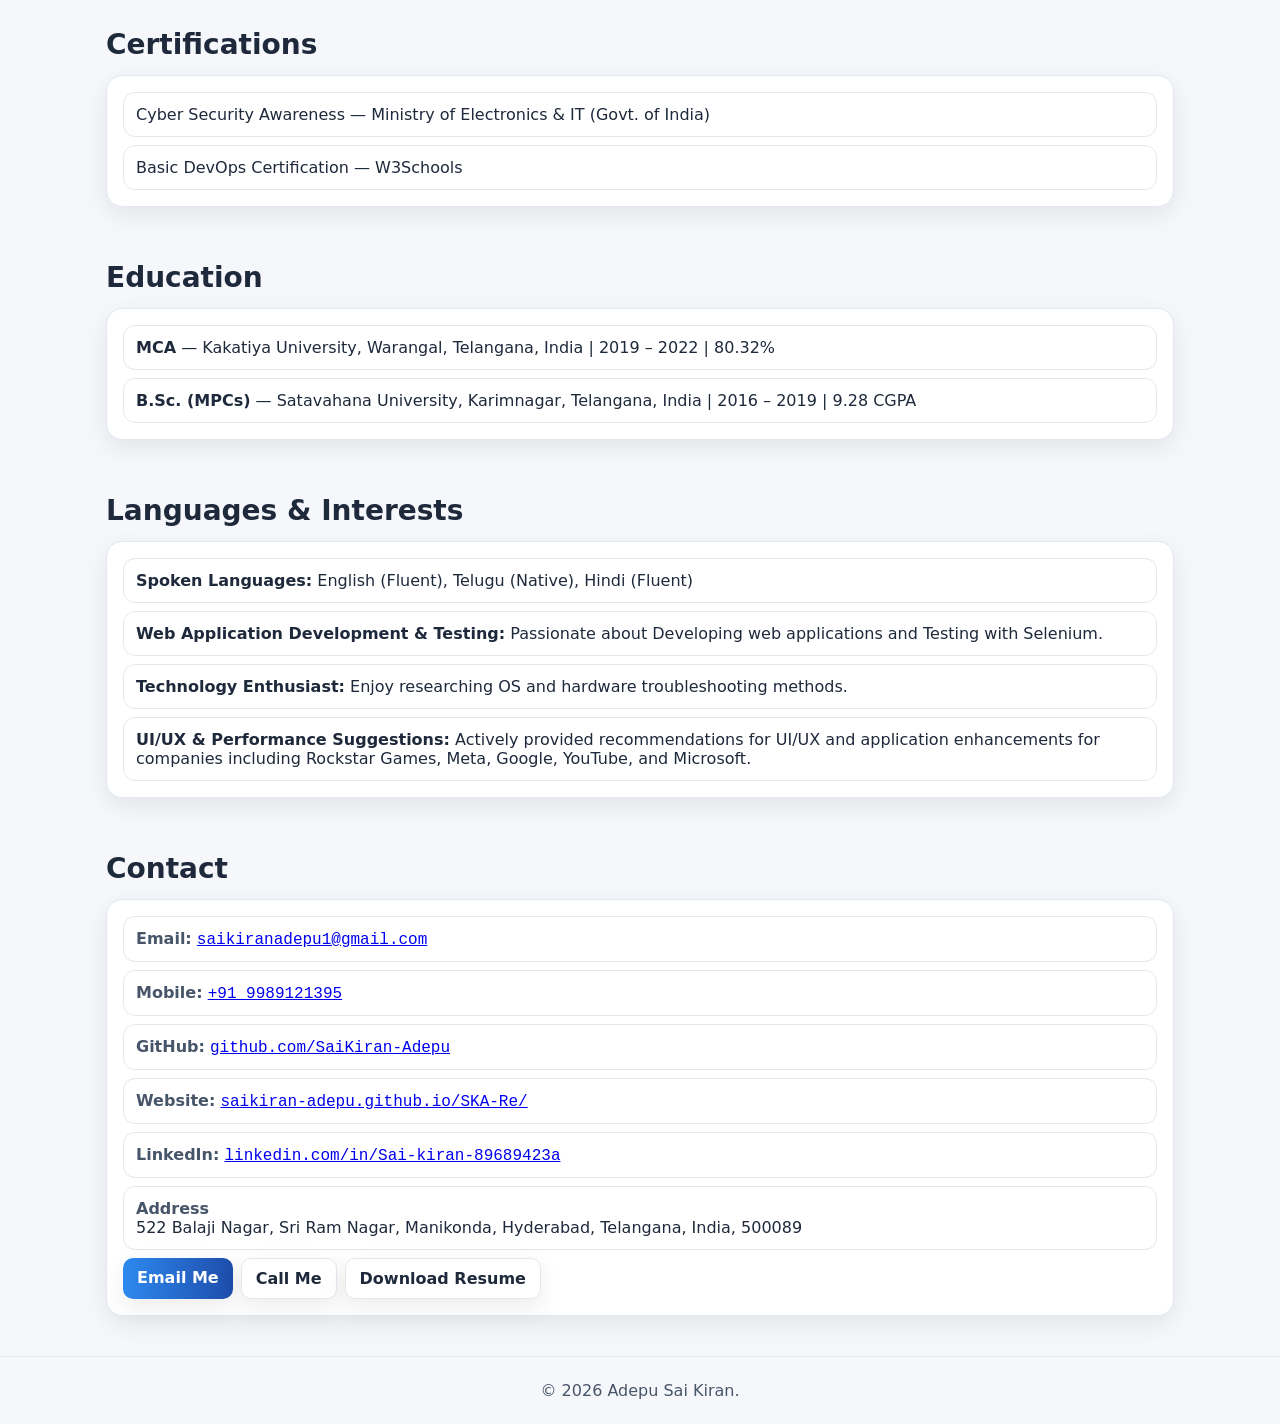
==== commit a8a4fd62: "Updated" ====
--- a/index.html
+++ b/index.html
@@ -162,7 +162,7 @@
           <li class="li"><span class="kv"><b>Web Technologies:</b></span> HTML, CSS, JavaScript</li>
           <li class="li"><span class="kv"><b>Automation Testing Frameworks:</b></span> J2EE, Python Selenium, : Selenium WebDriver (Python), PyTest, BDD Cucumber, REST API Testing (Requests, REST Assured)</li>
           <li class="li"><span class="kv"><b>Databases:</b></span> MySQL, Oracle SQL</li>
-          <li class="li"><span class="kv"><b>CI/CD & DevOps Tools:</b></span> Jenkins, GitHub Actions, Git, GitHub, JIRA, Sauce Labs </li>
+          <li class="li"><span class="kv"><b>CI/CD & DevOps Tools:</b></span> Jenkins, GitHub Actions, Git, GitHub, Docker, Docker Compose JIRA, Sauce Labs </li>
           <li class="li"><span class="kv"><b>Operating Systems:</b></span> Windows 7/10/11, Linux, macOS</li>
           <!-- <li class="li">Full‑Stack (Frontend + Backend), REST APIs, QR payment + email integration, UI/UX debugging, production support</li>
         </ul> -->
@@ -183,15 +183,8 @@
     <section id="experience" class="section">
       <h2>Work Experience</h2>
       <div class="card reveal" style="padding:16px;">
-        <h3 style="margin-top:0;">Software Consultant — Globestar Software Ltd. (Gurugram, India) <span class="pill">August 2021 – February 2023</span></h3>
-        <ul class="list">
-          <li class="li">Ensuring products and processes meet quality standards through design, development, testing, and analysis with JIRA for quality outputs and flow.</li>
-          <li class="li">Project: Online Flight Bookings automated core booking and multi city flows with Python, Selenium
-                          WebDriver, pytest/Behave; added API and DB tests; stabilized CI via GitHub Actions/Jenkins and
-                          improved defect turnaround with JIRA/Zephyr.</li>  
-          <li class="li">Established quality control systems, inspecting raw materials and finished products, identifying and resolving defects, and creating quality documentation and reports.</li>
-        </ul>
-        <br>
+       
+        <!-- <br> -->
         <h3 style="margin-top:0;">Sr. Engineer — RMSI Pvt. Ltd. (Hyderabad, India) <span class="pill">April 2023 – October 2025</span></h3>
         <ul class="list">
           <li class="li">Delivered accurate Test data and test scripts insights using company proprietary tools like JIRA, Jenkins, Project Specific tools with SLA-bound ticket management in JIRA for quality outputs and flow.</li>
@@ -449,3 +442,4 @@
 
 
 
+
